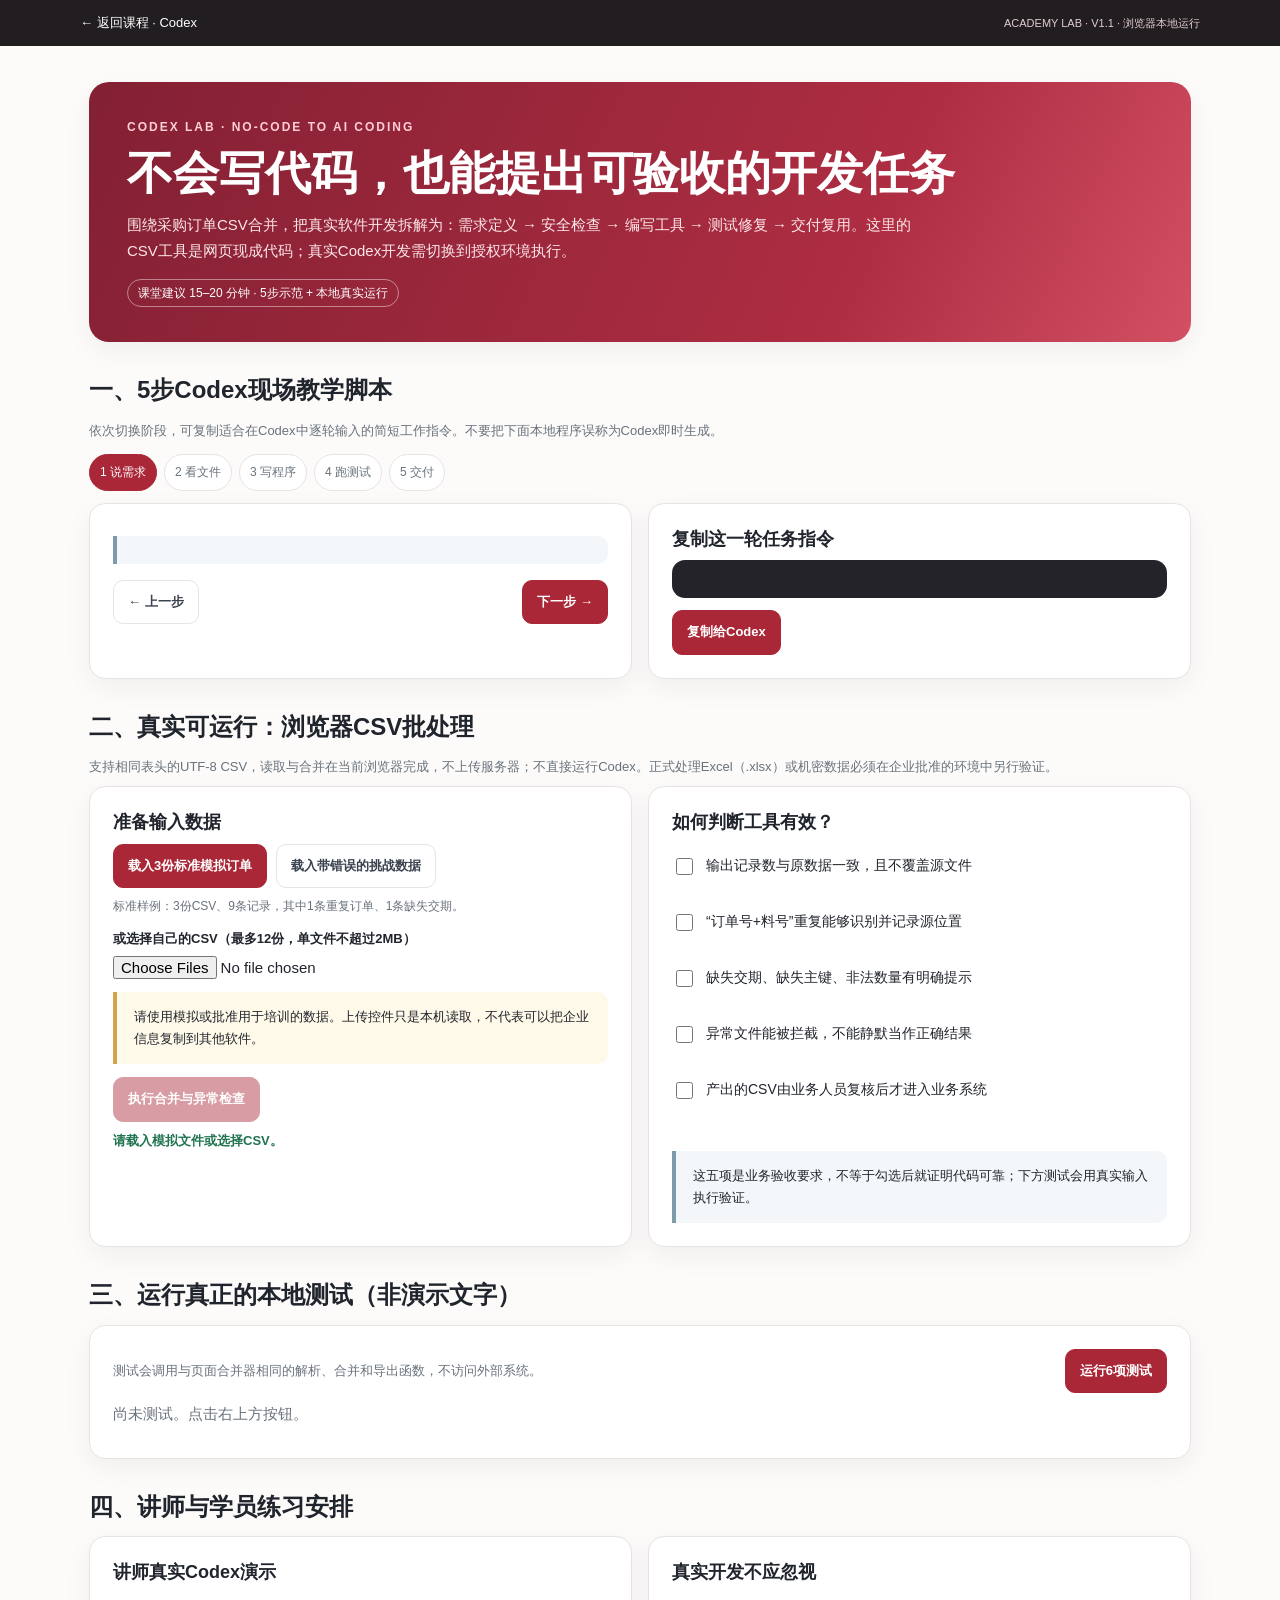
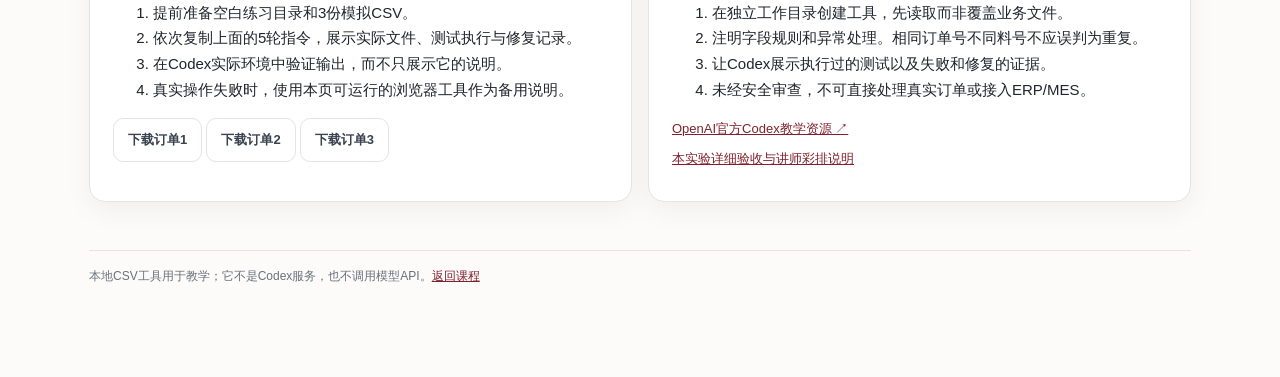
==== labs/codex.html @ ff45f92f "feat(codex): five-step development training and executable CSV QA lab" ====
<!doctype html>
<html lang="zh-CN">
<head><meta charset="utf-8"><meta name="viewport" content="width=device-width,initial-scale=1"><meta name="description" content="Codex制造业AI Coding实操：从需求说明到开发、测试与交付。"><title>Codex AI Coding 实操 | 企业AI学院</title><link rel="stylesheet" href="lab.css"><script src="codex.js" defer></script></head>
<body>
<header class="top"><a href="../index.html#codex">← 返回课程 · Codex</a><span class="version">ACADEMY LAB · V1.1 · 浏览器本地运行</span></header>
<main class="wrap">
<section class="hero"><div class="eyebrow">CODEX LAB · NO-CODE TO AI CODING</div><h1>不会写代码，也能提出可验收的开发任务</h1><p>围绕采购订单CSV合并，把真实软件开发拆解为：需求定义 → 安全检查 → 编写工具 → 测试修复 → 交付复用。这里的CSV工具是网页现成代码；真实Codex开发需切换到授权环境执行。</p><span class="label">课堂建议 15–20 分钟 · 5步示范 + 本地真实运行</span></section>
<section>
<h2>一、5步Codex现场教学脚本</h2>
<p class="small muted">依次切换阶段，可复制适合在Codex中逐轮输入的简短工作指令。不要把下面本地程序误称为Codex即时生成。</p>
<div id="codexStages" class="steps" role="group" aria-label="开发阶段选择">
<button class="step active" data-stage="0">1 说需求</button>
<button class="step" data-stage="1">2 看文件</button>
<button class="step" data-stage="2">3 写程序</button>
<button class="step" data-stage="3">4 跑测试</button>
<button class="step" data-stage="4">5 交付</button>
</div>
<div class="grid">
<div class="card"><h3 id="stageTitle"></h3><p id="stageDescription"></p><div class="info" id="stageTeacher"></div><div class="row between" style="margin-top:16px"><button id="stagePrev" class="btn">← 上一步</button><button id="stageNext" class="btn primary">下一步 →</button></div></div>
<div class="card"><h3>复制这一轮任务指令</h3><div class="code" id="stagePrompt"></div><div class="row" style="margin-top:12px"><button id="stageCopy" class="btn primary">复制给Codex</button><span class="status" id="copyStatus" aria-live="polite"></span></div></div>
</div>
</section>
<section>
<h2>二、真实可运行：浏览器CSV批处理</h2>
<p class="muted small">支持相同表头的UTF-8 CSV，读取与合并在当前浏览器完成，不上传服务器；不直接运行Codex。正式处理Excel（.xlsx）或机密数据必须在企业批准的环境中另行验证。</p>
<div class="grid">
<div class="card">
<h3>准备输入数据</h3>
<div class="row">
<button class="btn primary" id="loadSample">载入3份标准模拟订单</button>
<button class="btn" id="loadChallenge">载入带错误的挑战数据</button>
</div>
<p class="micro">标准样例：3份CSV、9条记录，其中1条重复订单、1条缺失交期。</p>
<div class="formrow"><label for="fileInput">或选择自己的CSV（最多12份，单文件不超过2MB）</label><input type="file" id="fileInput" accept=".csv,text/csv" multiple></div>
<div class="info warn">请使用模拟或批准用于培训的数据。上传控件只是本机读取，不代表可以把企业信息复制到其他软件。</div>
<div class="row" style="margin-top:13px"><button class="btn primary" id="runMerge" disabled>执行合并与异常检查</button></div>
<p id="sourceStatus" class="status" aria-live="polite">请载入模拟文件或选择CSV。</p>
</div>
<div class="card">
<h3>如何判断工具有效？</h3>
<div class="stack small">
<label class="check"><input type="checkbox" data-criteria="0">输出记录数与原数据一致，且不覆盖源文件</label>
<label class="check"><input type="checkbox" data-criteria="1">“订单号+料号”重复能够识别并记录源位置</label>
<label class="check"><input type="checkbox" data-criteria="2">缺失交期、缺失主键、非法数量有明确提示</label>
<label class="check"><input type="checkbox" data-criteria="3">异常文件能被拦截，不能静默当作正确结果</label>
<label class="check"><input type="checkbox" data-criteria="4">产出的CSV由业务人员复核后才进入业务系统</label>
</div><p id="criteriaStatus" class="status" aria-live="polite"></p>
<div class="info">这五项是业务验收要求，不等于勾选后就证明代码可靠；下方测试会用真实输入执行验证。</div>
</div>
</div>
<div id="mergeResults" aria-live="polite" style="margin-top:16px"></div>
</section>
<section>
<h2>三、运行真正的本地测试（非演示文字）</h2>
<div class="card">
<div class="row between"><p class="small muted">测试会调用与页面合并器相同的解析、合并和导出函数，不访问外部系统。</p><button class="btn primary" id="runTests">运行6项测试</button></div>
<div id="testResults" class="stack" aria-live="polite"><p class="muted">尚未测试。点击右上方按钮。</p></div>
</div>
</section>
<section>
<h2>四、讲师与学员练习安排</h2>
<div class="grid">
<div class="card"><h3>讲师真实Codex演示</h3><ol><li>提前准备空白练习目录和3份模拟CSV。</li><li>依次复制上面的5轮指令，展示实际文件、测试执行与修复记录。</li><li>在Codex实际环境中验证输出，而不只展示它的说明。</li><li>真实操作失败时，使用本页可运行的浏览器工具作为备用说明。</li></ol><a class="btn" href="../samples/采购订单_模拟_1.csv" download>下载订单1</a> <a class="btn" href="../samples/采购订单_模拟_2.csv" download>下载订单2</a> <a class="btn" href="../samples/采购订单_模拟_3.csv" download>下载订单3</a></div>
<div class="card"><h3>真实开发不应忽视</h3><ol><li>在独立工作目录创建工具，先读取而非覆盖业务文件。</li><li>注明字段规则和异常处理。相同订单号不同料号不应误判为重复。</li><li>让Codex展示执行过的测试以及失败和修复的证据。</li><li>未经安全审查，不可直接处理真实订单或接入ERP/MES。</li></ol><p class="small"><a href="https://developers.openai.com/learn/codex" target="_blank" rel="noopener">OpenAI官方Codex教学资源 ↗</a></p><p class="small"><a href="../tests/CODEX-LAB-ACCEPTANCE.md">本实验详细验收与讲师彩排说明</a></p></div>
</div>
</section>
<footer class="footer">本地CSV工具用于教学；它不是Codex服务，也不调用模型API。<a href="../index.html#codex">返回课程</a></footer>
</main></body></html>
---- labs/lab.css ----
:root{--red:#aa2737;--dark:#81202e;--ink:#20242c;--text:#39424f;--muted:#69727c;--paper:#fcfbf9;--white:#fff;--line:#e8e2e4;--wash:#fcf0f2;--green:#207450;--shadow:0 9px 28px #2917190d}*{box-sizing:border-box}html{scroll-behavior:smooth}body{margin:0;font:15px/1.72 -apple-system,BlinkMacSystemFont,"Segoe UI","PingFang SC","Microsoft YaHei",sans-serif;background:var(--paper);color:var(--ink)}button,input,textarea,select{font:inherit}button{cursor:pointer}a{color:var(--dark)}:focus-visible{outline:3px solid #e7aeb5;outline-offset:3px}.top{background:#211d20;color:#fff;padding:12px max(22px,calc((100vw - 1120px)/2));display:flex;justify-content:space-between;gap:16px;align-items:center}.top a{color:#fff;text-decoration:none;font-size:13px}.top .version{font-size:11px;color:#e2ccd1}.wrap{max-width:1150px;margin:0 auto;padding:36px 24px 90px}.hero{background:linear-gradient(115deg,#832033,#ae2d42 70%,#d35063);color:#fff;padding:35px 38px;border-radius:20px;box-shadow:var(--shadow)}.hero .eyebrow{font-size:12px;color:#ffced6;letter-spacing:2px;font-weight:800}.hero h1{margin:8px 0 12px;font-size:clamp(29px,4.5vw,46px);line-height:1.18}.hero p{max-width:800px;color:#fce6e9;margin:0}.hero .label{display:inline-block;border:1px solid #ffffff70;padding:3px 10px;margin-top:15px;border-radius:99px;font-size:12px}.muted{color:var(--muted)}.micro{font-size:12px;color:var(--muted)}h2{font-size:24px;margin:32px 0 13px;line-height:1.35}h3{font-size:18px;line-height:1.35;margin:0 0 9px}p{margin:8px 0}.grid{display:grid;grid-template-columns:repeat(2,minmax(0,1fr));gap:16px}.grid.three{grid-template-columns:repeat(3,minmax(0,1fr))}.card{background:#fff;border:1px solid var(--line);border-radius:16px;padding:23px;box-shadow:var(--shadow)}.card.tint{background:#fff9f9}.stack{display:grid;gap:13px}.row{display:flex;gap:9px;align-items:center;flex-wrap:wrap}.between{justify-content:space-between}.btn{display:inline-flex;gap:8px;align-items:center;justify-content:center;text-align:center;border:1px solid var(--line);border-radius:10px;padding:10px 14px;min-height:40px;background:#fff;color:var(--text);font-weight:700;font-size:13px;text-decoration:none}.btn:hover{background:#faf0f2}.btn.primary{background:var(--red);border-color:var(--red);color:#fff}.btn.primary:hover{background:var(--dark)}.btn:disabled{opacity:.45;cursor:not-allowed}.pill{border-radius:99px;padding:4px 9px;background:var(--wash);color:var(--dark);font-weight:700;font-size:12px}.pill.green{background:#eaf6ef;color:var(--green)}.info{padding:14px 17px;background:#f4f7fa;border-left:4px solid #7d9baa;border-radius:0 10px 10px 0;font-size:13px}.info.warn{background:#fff9e9;border-color:#d4a34e}.info.good{background:#ecf7ef;border-color:#4a9872}.code{white-space:pre-wrap;overflow-wrap:anywhere;background:#25232a;color:#f6f2f4;border-radius:13px;padding:19px;font:13px/1.8 ui-monospace,SFMono-Regular,Consolas,monospace}.output{white-space:pre-wrap;overflow-wrap:anywhere;border:1px dashed #d9c0c6;background:#fff7f8;padding:17px;border-radius:11px;font-size:13px}.steps{display:flex;gap:7px;flex-wrap:wrap;margin:12px 0}.step{border:1px solid var(--line);border-radius:99px;background:#fff;color:var(--muted);font-size:12px;padding:7px 10px}.step.active{background:var(--red);border-color:var(--red);color:#fff}.check{display:flex;gap:10px;align-items:start;margin:9px 0;font-size:14px}.check input{accent-color:var(--red);width:17px;height:17px;flex:none;margin-top:5px}textarea{display:block;width:100%;min-height:140px;border:1px solid #cfc5c8;border-radius:10px;padding:12px;resize:vertical;background:#fff;color:var(--ink)}select{padding:8px;border:1px solid #cfc5c8;border-radius:8px;max-width:100%}.formrow{display:grid;gap:5px;margin:11px 0}.formrow>label{font-size:13px;font-weight:700}.small{font-size:13px}.status{min-height:24px;font-size:13px;color:var(--green);font-weight:700}.table-wrap{overflow:auto;border:1px solid var(--line);border-radius:10px}.tbl{width:100%;border-collapse:collapse;background:#fff;font-size:13px;min-width:500px}.tbl th,.tbl td{padding:9px 11px;text-align:left;border-bottom:1px solid var(--line);vertical-align:top}.tbl th{background:#f6f1f2}.footer{margin-top:48px;border-top:1px solid var(--line);padding-top:15px;color:var(--muted);font-size:12px}.choice{width:100%;text-align:left;display:flex;justify-content:space-between;gap:10px}.choice[aria-pressed=true]{background:var(--wash);border-color:#d39ba5;color:var(--dark)}.meter{height:9px;background:#eee7e9;border-radius:99px;overflow:hidden}.meter>div{height:100%;background:var(--red);transition:width .2s}.muted-panel{border:1px dashed #d3c7c9;border-radius:12px;padding:17px;background:#fff}.hide{display:none!important}details{margin:12px 0}summary{cursor:pointer;font-weight:700}a.out{word-break:break-word}@media(max-width:800px){.grid,.grid.three{grid-template-columns:1fr}.wrap{padding:20px 15px 60px}.hero{padding:27px 22px}.top{padding:12px 16px}h2{font-size:21px}.card{padding:17px}.hero h1{font-size:29px}}@media print{.top,.btn,.steps,.status{display:none!important}.hero{background:#fff;color:#111;border:1px solid #aaa}.hero p,.hero .eyebrow{color:#222}.wrap{padding:0}.card{box-shadow:none;break-inside:avoid}.hide{display:block!important}}
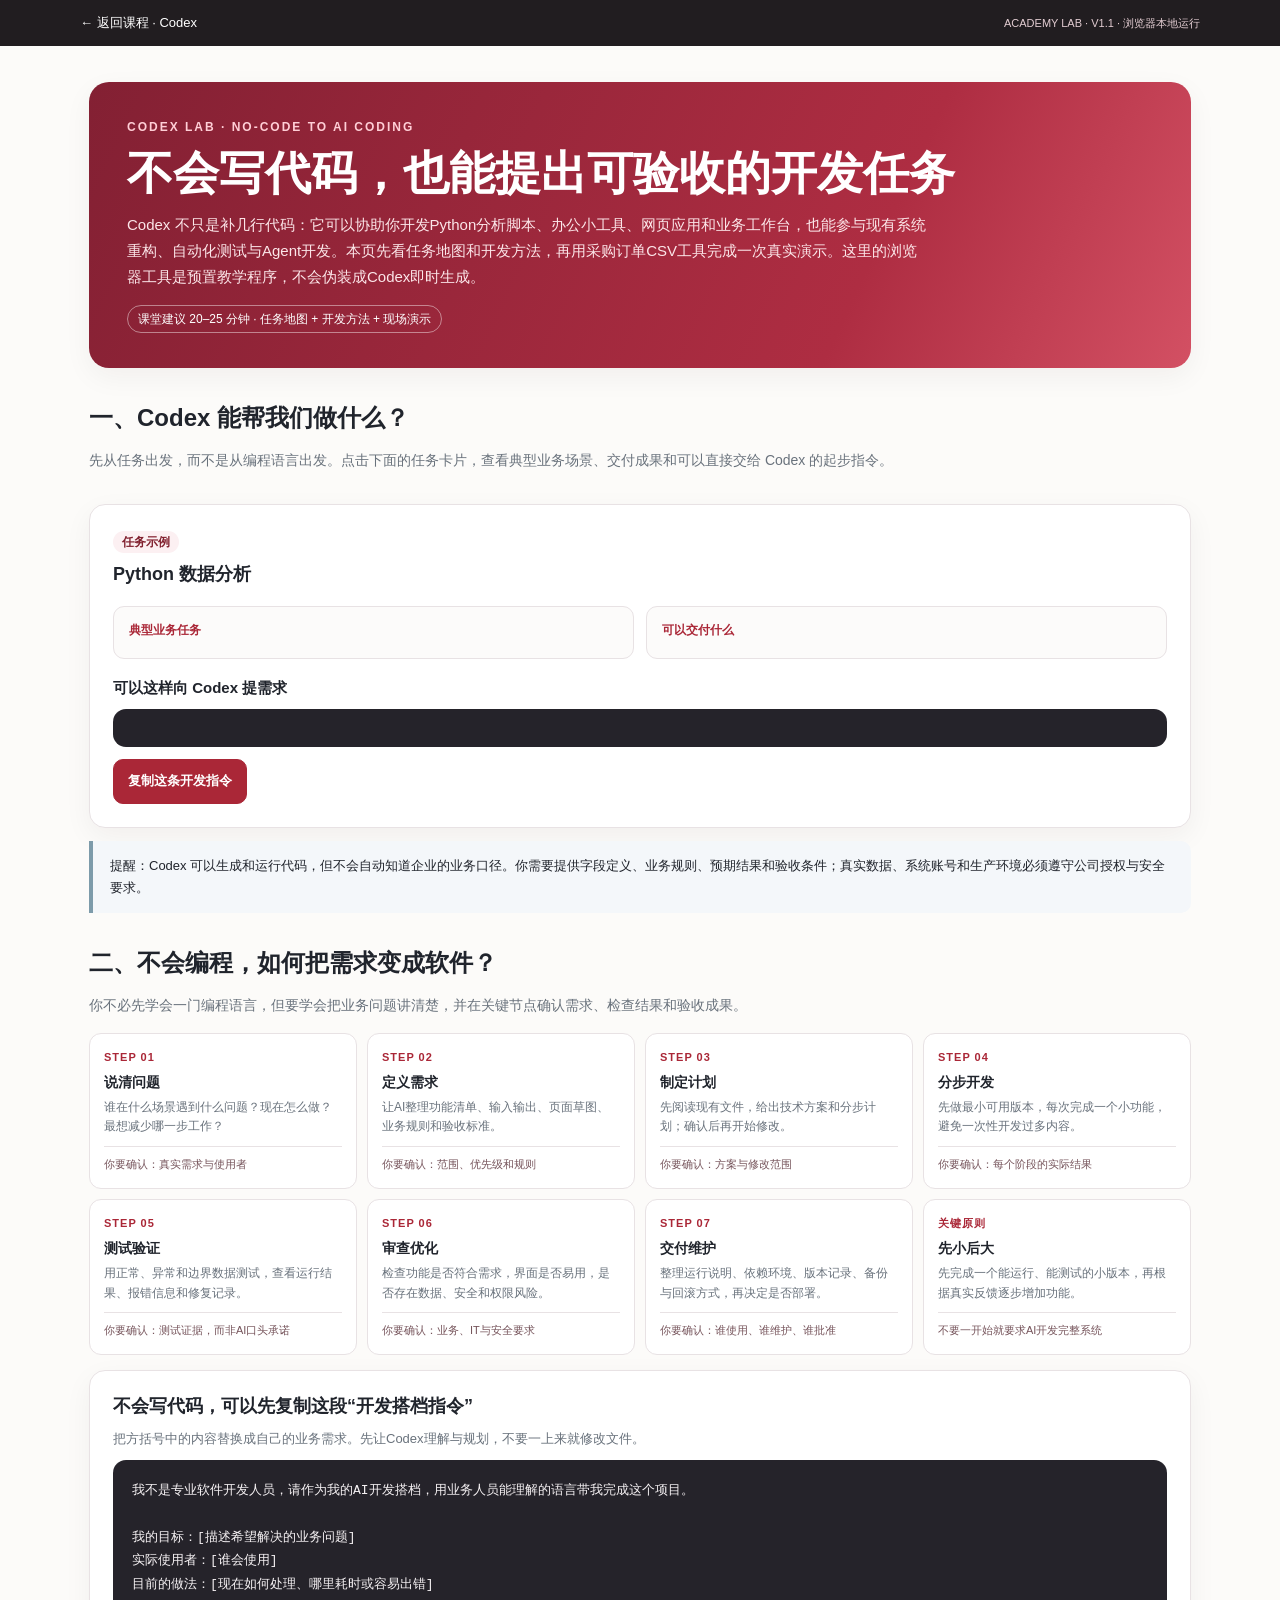
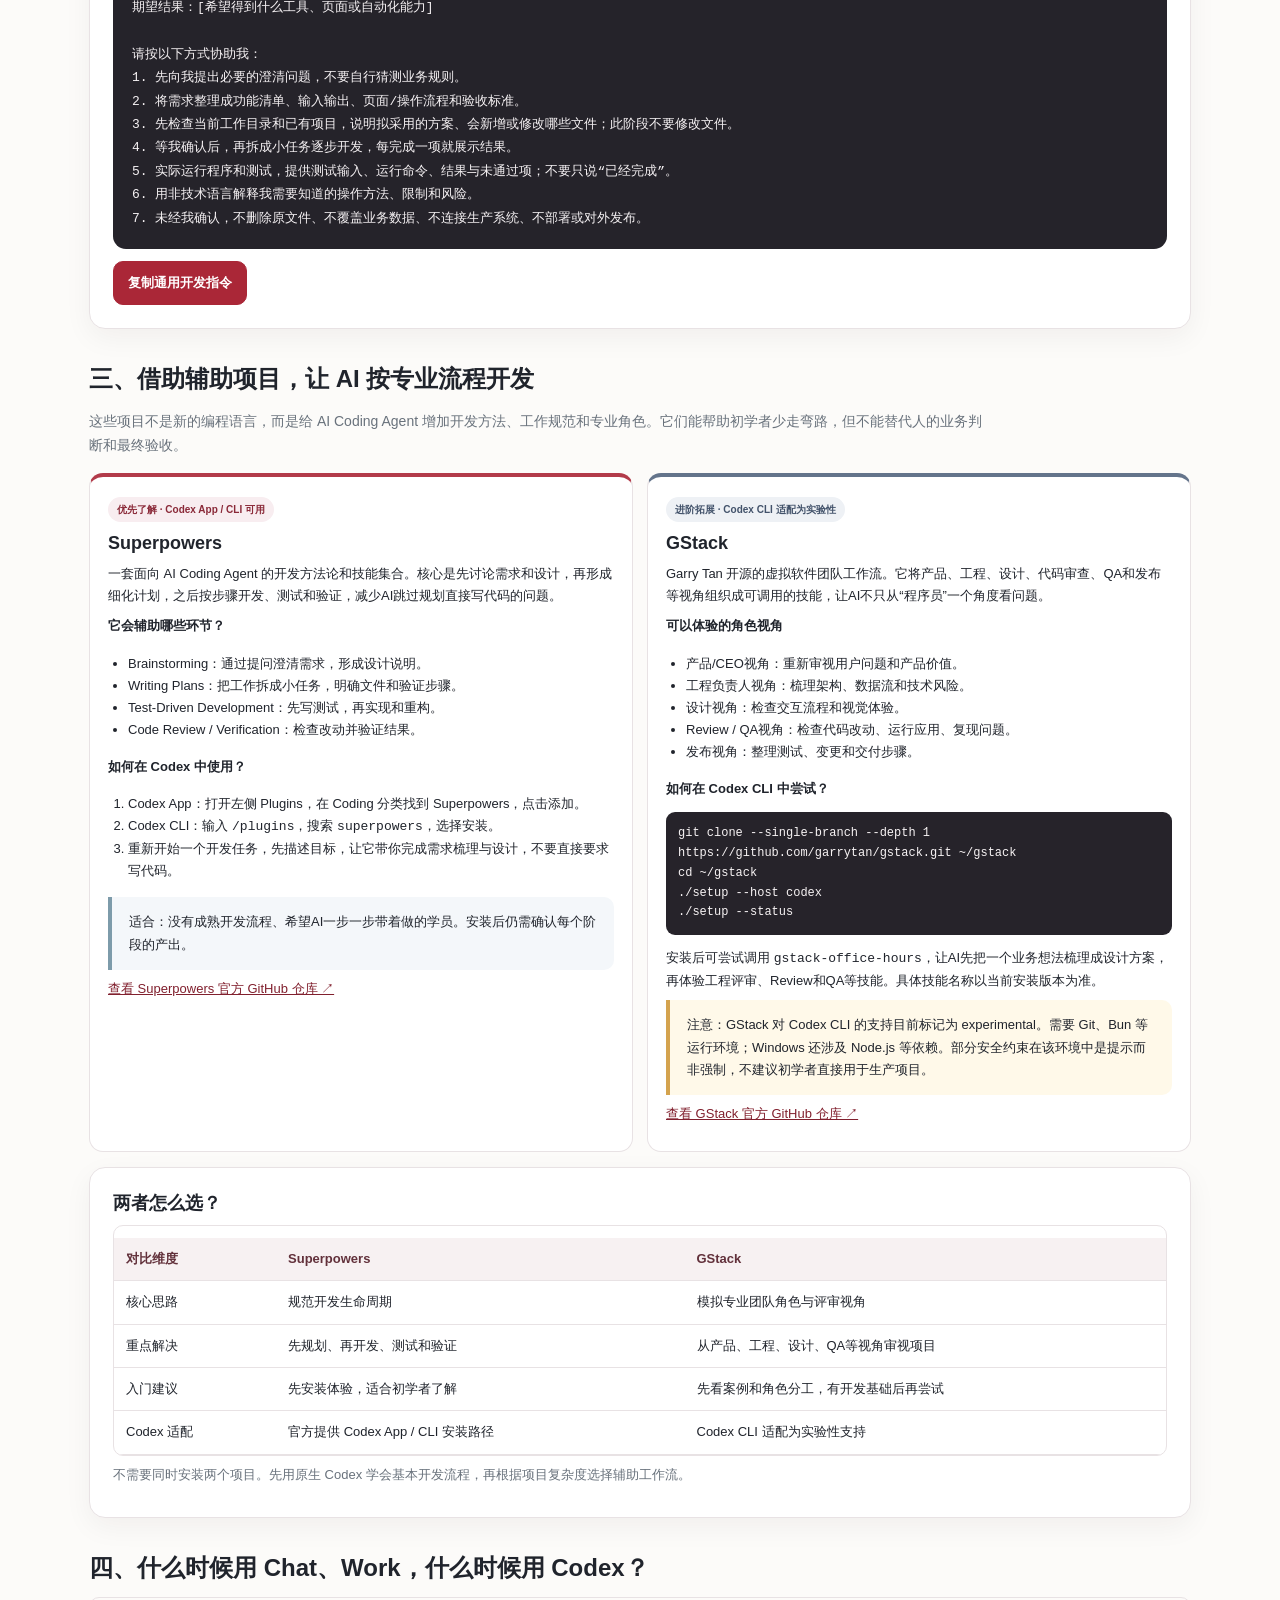
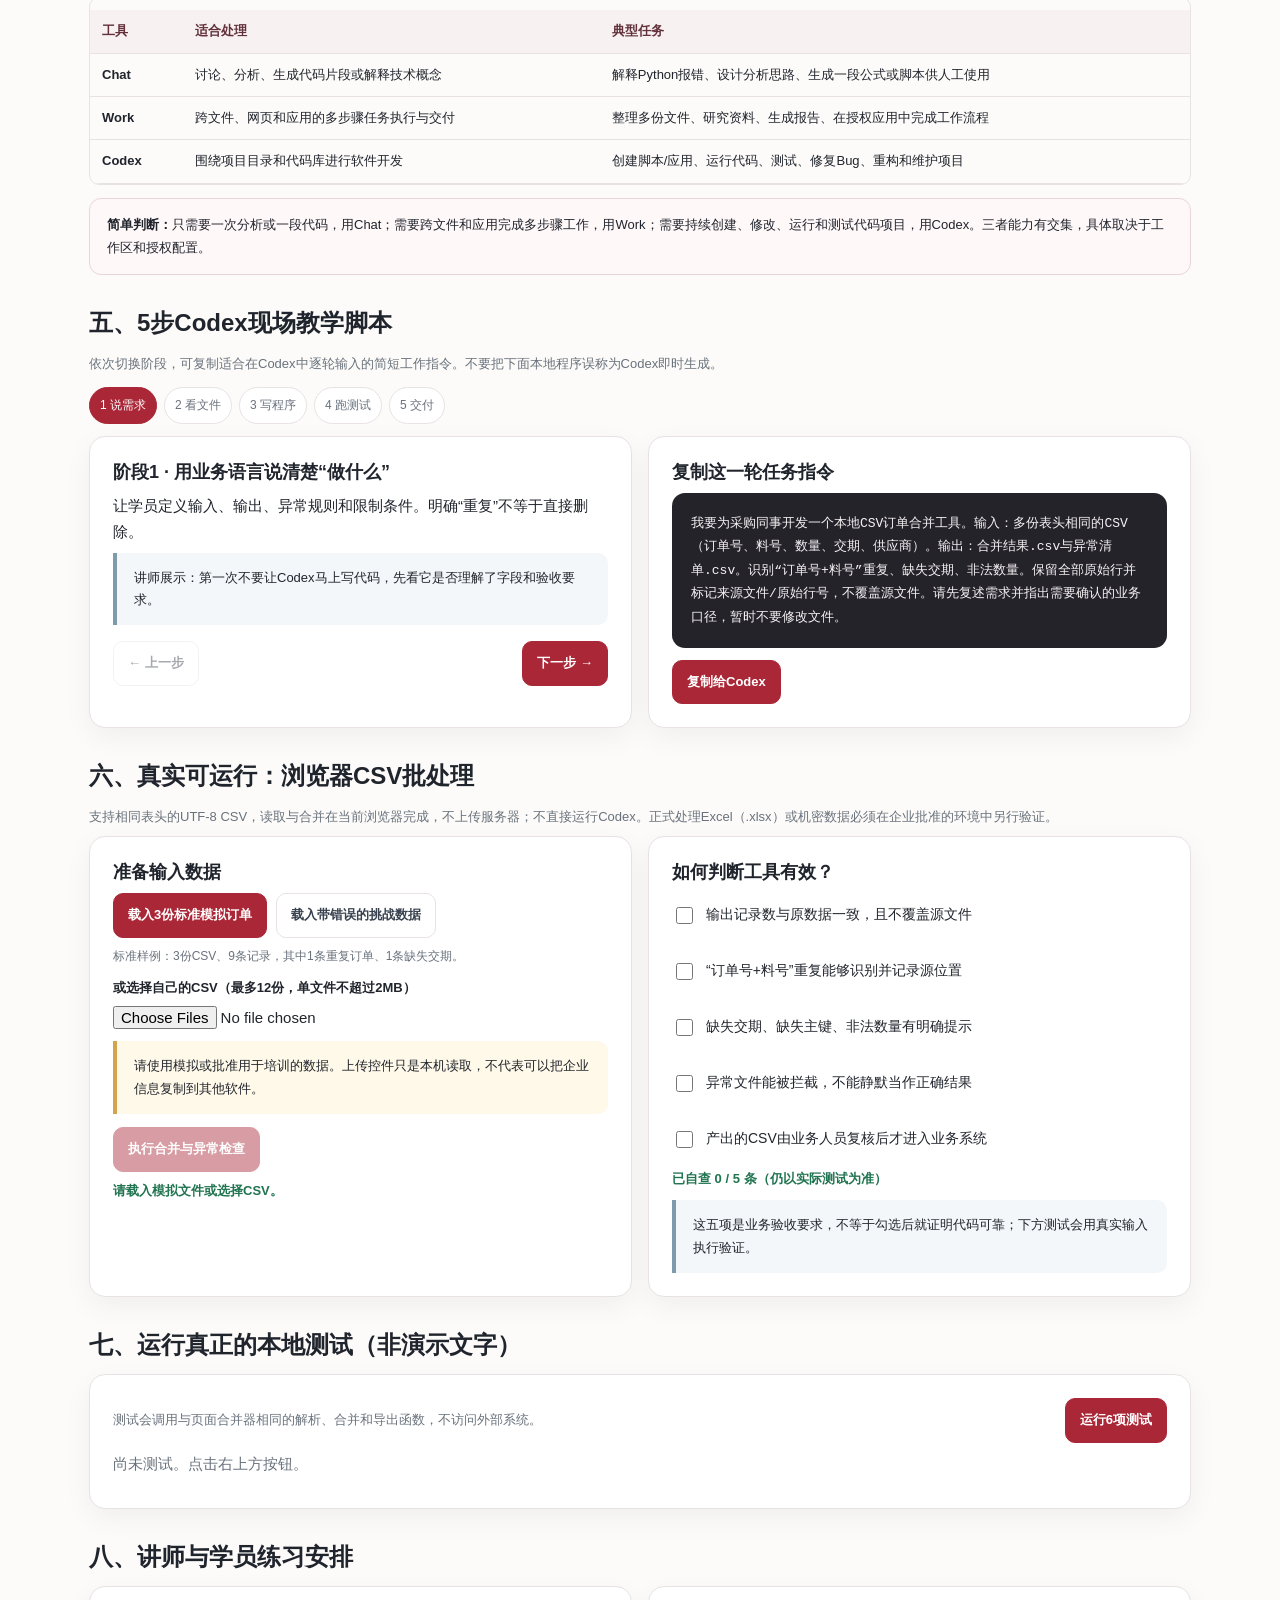
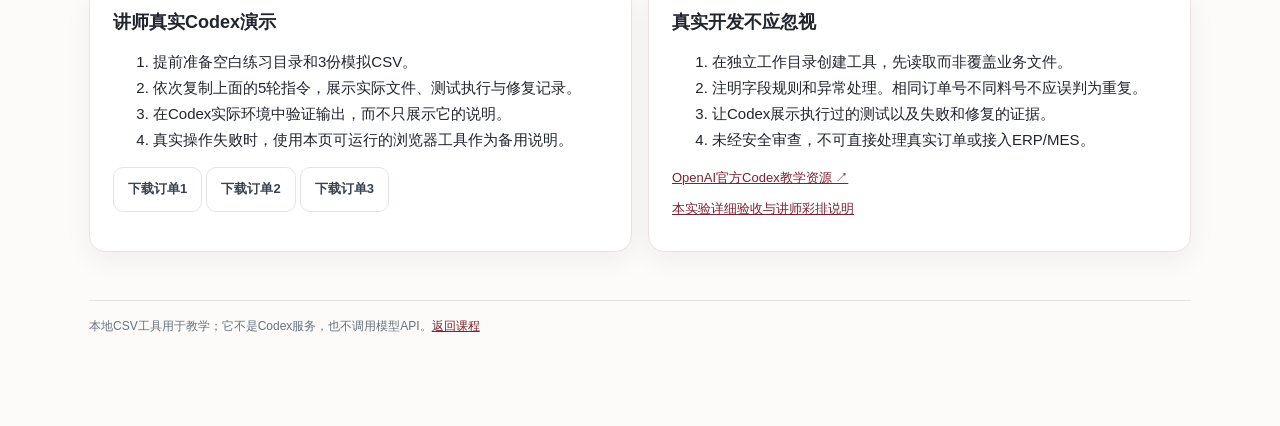
==== commit 7318b83e: "扩展 Codex AI Coding 教学页面" ====
--- a/labs/codex.html
+++ b/labs/codex.html
@@ -1,12 +1,178 @@
 <!doctype html>
 <html lang="zh-CN">
-<head><meta charset="utf-8"><meta name="viewport" content="width=device-width,initial-scale=1"><meta name="description" content="Codex制造业AI Coding实操：从需求说明到开发、测试与交付。"><title>Codex AI Coding 实操 | 企业AI学院</title><link rel="stylesheet" href="lab.css"><script src="codex.js" defer></script></head>
+<head><meta charset="utf-8"><meta name="viewport" content="width=device-width,initial-scale=1"><meta name="description" content="Codex制造业AI Coding实操：从需求说明到开发、测试与交付。"><title>Codex AI Coding 实操 | 企业AI学院</title><link rel="stylesheet" href="lab.css"><script src="codex.js" defer></script>
+<style>
+.codex-section{margin-top:34px}
+.codex-lead{max-width:900px;color:var(--muted);font-size:14px;margin:0 0 16px}
+.codex-task-grid{display:grid;grid-template-columns:repeat(4,minmax(0,1fr));gap:11px;margin:16px 0}
+.codex-task-card{min-width:0;min-height:145px;text-align:left;border:1px solid var(--line);border-radius:13px;background:linear-gradient(145deg,#fff 0%,#fff9fa 100%);padding:15px;color:var(--ink);display:flex;flex-direction:column;align-items:flex-start;gap:8px;transition:border-color .18s,transform .18s,box-shadow .18s}
+.codex-task-card:hover{border-color:#d9aab3;transform:translateY(-2px);box-shadow:0 8px 22px #4a1e2a10}
+.codex-task-card[aria-pressed="true"]{border:2px solid var(--red);background:#fff5f7;box-shadow:0 5px 18px #9c24321a;padding:14px}
+.codex-task-icon{width:34px;height:34px;border-radius:10px;background:#f8e9ec;color:var(--red);display:grid;place-items:center;font-size:17px;font-weight:800}
+.codex-task-title{font-weight:800;font-size:14px;line-height:1.35}
+.codex-task-desc{font-size:12px;color:var(--muted);line-height:1.55}
+.codex-task-kicker{font-size:10px;color:var(--red);font-weight:800;letter-spacing:.7px}
+.codex-task-detail{margin-top:12px}
+.codex-detail-grid{display:grid;grid-template-columns:repeat(2,minmax(0,1fr));gap:12px;margin:15px 0}
+.codex-detail-box{border:1px solid var(--line);border-radius:11px;background:#fcfbfa;padding:13px 15px;min-width:0}
+.codex-detail-box strong{display:block;font-size:12px;color:var(--red);margin-bottom:5px}
+.codex-detail-box p{font-size:13px;margin:0;line-height:1.7}
+.codex-copy-row{display:flex;align-items:center;gap:10px;flex-wrap:wrap;margin-top:12px}
+.codex-method-grid{display:grid;grid-template-columns:repeat(4,minmax(0,1fr));gap:10px;margin:15px 0}
+.codex-method-step{border:1px solid var(--line);border-radius:12px;background:#fff;padding:14px;min-width:0}
+.codex-method-step .num{font-size:11px;font-weight:800;color:var(--red);letter-spacing:1px}
+.codex-method-step h3{font-size:14px;margin:6px 0}
+.codex-method-step p{font-size:12px;color:var(--muted);margin:0;line-height:1.65}
+.codex-method-step .human{border-top:1px solid var(--line);padding-top:8px;margin-top:9px;font-size:11px;color:#76545b}
+.codex-framework-grid{display:grid;grid-template-columns:repeat(2,minmax(0,1fr));gap:14px;margin:15px 0}
+.codex-framework{border:1px solid var(--line);border-radius:14px;background:#fff;padding:18px;min-width:0}
+.codex-framework.superpowers{border-top:4px solid #b23b4a}
+.codex-framework.gstack{border-top:4px solid #64748b}
+.codex-framework h3{margin:0 0 5px;font-size:18px}
+.codex-framework p,.codex-framework li{font-size:13px;line-height:1.7}
+.codex-framework ul,.codex-framework ol{padding-left:20px}
+.codex-framework .tag{display:inline-block;border-radius:99px;padding:4px 9px;background:#f8edf0;color:#8a2938;font-size:10px;font-weight:800;margin-bottom:9px}
+.codex-framework .tag.advanced{background:#eef1f5;color:#42526a}
+.codex-framework pre{white-space:pre-wrap;overflow-wrap:anywhere;background:#26232a;color:#f7f3f4;border-radius:9px;padding:12px;font:12px/1.65 ui-monospace,SFMono-Regular,Consolas,monospace}
+.codex-compare{width:100%;border-collapse:collapse;font-size:13px;margin-top:12px}
+.codex-compare th,.codex-compare td{padding:10px 12px;border-bottom:1px solid var(--line);text-align:left;vertical-align:top}
+.codex-compare th{background:#f7f1f2;color:#62313b}
+.codex-callout{border:1px solid #ead5d9;background:#fff8f9;border-radius:12px;padding:15px 17px;font-size:13px;line-height:1.75}
+.codex-prompt{margin-top:10px}
+@media(max-width:1000px){.codex-task-grid{grid-template-columns:repeat(2,minmax(0,1fr))}.codex-method-grid{grid-template-columns:repeat(2,minmax(0,1fr))}}
+@media(max-width:650px){.codex-task-grid,.codex-method-grid,.codex-framework-grid,.codex-detail-grid{grid-template-columns:1fr}.codex-task-card{min-height:0}.codex-compare{font-size:12px}.codex-compare th,.codex-compare td{padding:8px}}
+</style>
+</head>
 <body>
 <header class="top"><a href="../index.html#codex">← 返回课程 · Codex</a><span class="version">ACADEMY LAB · V1.1 · 浏览器本地运行</span></header>
 <main class="wrap">
-<section class="hero"><div class="eyebrow">CODEX LAB · NO-CODE TO AI CODING</div><h1>不会写代码，也能提出可验收的开发任务</h1><p>围绕采购订单CSV合并，把真实软件开发拆解为：需求定义 → 安全检查 → 编写工具 → 测试修复 → 交付复用。这里的CSV工具是网页现成代码；真实Codex开发需切换到授权环境执行。</p><span class="label">课堂建议 15–20 分钟 · 5步示范 + 本地真实运行</span></section>
-<section>
-<h2>一、5步Codex现场教学脚本</h2>
+<section class="hero"><div class="eyebrow">CODEX LAB · NO-CODE TO AI CODING</div><h1>不会写代码，也能提出可验收的开发任务</h1><p>Codex 不只是补几行代码：它可以协助你开发Python分析脚本、办公小工具、网页应用和业务工作台，也能参与现有系统重构、自动化测试与Agent开发。本页先看任务地图和开发方法，再用采购订单CSV工具完成一次真实演示。这里的浏览器工具是预置教学程序，不会伪装成Codex即时生成。</p><span class="label">课堂建议 20–25 分钟 · 任务地图 + 开发方法 + 现场演示</span></section>
+
+<section class="codex-section">
+<h2>一、Codex 能帮我们做什么？</h2>
+<p class="codex-lead">先从任务出发，而不是从编程语言出发。点击下面的任务卡片，查看典型业务场景、交付成果和可以直接交给 Codex 的起步指令。</p>
+<div id="codexTaskGrid" class="codex-task-grid" role="group" aria-label="Codex应用任务类型"></div>
+<div class="card codex-task-detail">
+  <div class="row between"><div><span class="pill">任务示例</span><h3 id="codexTaskTitle" style="margin:8px 0 5px">Python 数据分析</h3><p id="codexTaskDescription" class="small muted" style="margin:0"></p></div></div>
+  <div class="codex-detail-grid">
+    <div class="codex-detail-box"><strong>典型业务任务</strong><p id="codexTaskExample"></p></div>
+    <div class="codex-detail-box"><strong>可以交付什么</strong><p id="codexTaskDeliverable"></p></div>
+  </div>
+  <h4 style="margin:16px 0 8px">可以这样向 Codex 提需求</h4>
+  <div class="code" id="codexTaskPrompt"></div>
+  <div class="codex-copy-row"><button class="btn primary" id="copyCodexTaskPrompt">复制这条开发指令</button><span class="status" id="codexTaskCopyStatus" aria-live="polite"></span></div>
+</div>
+<div class="info" style="margin-top:13px">提醒：Codex 可以生成和运行代码，但不会自动知道企业的业务口径。你需要提供字段定义、业务规则、预期结果和验收条件；真实数据、系统账号和生产环境必须遵守公司授权与安全要求。</div>
+</section>
+<section class="codex-section">
+<h2>二、不会编程，如何把需求变成软件？</h2>
+<p class="codex-lead">你不必先学会一门编程语言，但要学会把业务问题讲清楚，并在关键节点确认需求、检查结果和验收成果。</p>
+<div class="codex-method-grid">
+  <article class="codex-method-step"><div class="num">STEP 01</div><h3>说清问题</h3><p>谁在什么场景遇到什么问题？现在怎么做？最想减少哪一步工作？</p><div class="human">你要确认：真实需求与使用者</div></article>
+  <article class="codex-method-step"><div class="num">STEP 02</div><h3>定义需求</h3><p>让AI整理功能清单、输入输出、页面草图、业务规则和验收标准。</p><div class="human">你要确认：范围、优先级和规则</div></article>
+  <article class="codex-method-step"><div class="num">STEP 03</div><h3>制定计划</h3><p>先阅读现有文件，给出技术方案和分步计划；确认后再开始修改。</p><div class="human">你要确认：方案与修改范围</div></article>
+  <article class="codex-method-step"><div class="num">STEP 04</div><h3>分步开发</h3><p>先做最小可用版本，每次完成一个小功能，避免一次性开发过多内容。</p><div class="human">你要确认：每个阶段的实际结果</div></article>
+  <article class="codex-method-step"><div class="num">STEP 05</div><h3>测试验证</h3><p>用正常、异常和边界数据测试，查看运行结果、报错信息和修复记录。</p><div class="human">你要确认：测试证据，而非AI口头承诺</div></article>
+  <article class="codex-method-step"><div class="num">STEP 06</div><h3>审查优化</h3><p>检查功能是否符合需求，界面是否易用，是否存在数据、安全和权限风险。</p><div class="human">你要确认：业务、IT与安全要求</div></article>
+  <article class="codex-method-step"><div class="num">STEP 07</div><h3>交付维护</h3><p>整理运行说明、依赖环境、版本记录、备份与回滚方式，再决定是否部署。</p><div class="human">你要确认：谁使用、谁维护、谁批准</div></article>
+  <article class="codex-method-step"><div class="num">关键原则</div><h3>先小后大</h3><p>先完成一个能运行、能测试的小版本，再根据真实反馈逐步增加功能。</p><div class="human">不要一开始就要求AI开发完整系统</div></article>
+</div>
+<div class="card">
+  <h3>不会写代码，可以先复制这段“开发搭档指令”</h3>
+  <p class="small muted">把方括号中的内容替换成自己的业务需求。先让Codex理解与规划，不要一上来就修改文件。</p>
+  <div class="code codex-prompt" id="codexBeginnerPrompt">我不是专业软件开发人员，请作为我的AI开发搭档，用业务人员能理解的语言带我完成这个项目。
+
+我的目标：[描述希望解决的业务问题]
+实际使用者：[谁会使用]
+目前的做法：[现在如何处理、哪里耗时或容易出错]
+期望结果：[希望得到什么工具、页面或自动化能力]
+
+请按以下方式协助我：
+1. 先向我提出必要的澄清问题，不要自行猜测业务规则。
+2. 将需求整理成功能清单、输入输出、页面/操作流程和验收标准。
+3. 先检查当前工作目录和已有项目，说明拟采用的方案、会新增或修改哪些文件；此阶段不要修改文件。
+4. 等我确认后，再拆成小任务逐步开发，每完成一项就展示结果。
+5. 实际运行程序和测试，提供测试输入、运行命令、结果与未通过项；不要只说“已经完成”。
+6. 用非技术语言解释我需要知道的操作方法、限制和风险。
+7. 未经我确认，不删除原文件、不覆盖业务数据、不连接生产系统、不部署或对外发布。</div>
+  <div class="codex-copy-row"><button class="btn primary" id="copyCodexBeginnerPrompt">复制通用开发指令</button><span id="codexBeginnerCopyStatus" class="status" aria-live="polite"></span></div>
+</div>
+</section>
+<section class="codex-section">
+<h2>三、借助辅助项目，让 AI 按专业流程开发</h2>
+<p class="codex-lead">这些项目不是新的编程语言，而是给 AI Coding Agent 增加开发方法、工作规范和专业角色。它们能帮助初学者少走弯路，但不能替代人的业务判断和最终验收。</p>
+<div class="codex-framework-grid">
+  <article class="codex-framework superpowers">
+    <span class="tag">优先了解 · Codex App / CLI 可用</span>
+    <h3>Superpowers</h3>
+    <p>一套面向 AI Coding Agent 的开发方法论和技能集合。核心是先讨论需求和设计，再形成细化计划，之后按步骤开发、测试和验证，减少AI跳过规划直接写代码的问题。</p>
+    <p><strong>它会辅助哪些环节？</strong></p>
+    <ul>
+      <li>Brainstorming：通过提问澄清需求，形成设计说明。</li>
+      <li>Writing Plans：把工作拆成小任务，明确文件和验证步骤。</li>
+      <li>Test-Driven Development：先写测试，再实现和重构。</li>
+      <li>Code Review / Verification：检查改动并验证结果。</li>
+    </ul>
+    <p><strong>如何在 Codex 中使用？</strong></p>
+    <ol>
+      <li>Codex App：打开左侧 Plugins，在 Coding 分类找到 Superpowers，点击添加。</li>
+      <li>Codex CLI：输入 <code>/plugins</code>，搜索 <code>superpowers</code>，选择安装。</li>
+      <li>重新开始一个开发任务，先描述目标，让它带你完成需求梳理与设计，不要直接要求写代码。</li>
+    </ol>
+    <div class="info">适合：没有成熟开发流程、希望AI一步一步带着做的学员。安装后仍需确认每个阶段的产出。</div>
+    <p><a href="https://github.com/obra/superpowers" target="_blank" rel="noopener">查看 Superpowers 官方 GitHub 仓库 ↗</a></p>
+  </article>
+  <article class="codex-framework gstack">
+    <span class="tag advanced">进阶拓展 · Codex CLI 适配为实验性</span>
+    <h3>GStack</h3>
+    <p>Garry Tan 开源的虚拟软件团队工作流。它将产品、工程、设计、代码审查、QA和发布等视角组织成可调用的技能，让AI不只从“程序员”一个角度看问题。</p>
+    <p><strong>可以体验的角色视角</strong></p>
+    <ul>
+      <li>产品/CEO视角：重新审视用户问题和产品价值。</li>
+      <li>工程负责人视角：梳理架构、数据流和技术风险。</li>
+      <li>设计视角：检查交互流程和视觉体验。</li>
+      <li>Review / QA视角：检查代码改动、运行应用、复现问题。</li>
+      <li>发布视角：整理测试、变更和交付步骤。</li>
+    </ul>
+    <p><strong>如何在 Codex CLI 中尝试？</strong></p>
+    <pre>git clone --single-branch --depth 1 https://github.com/garrytan/gstack.git ~/gstack
+cd ~/gstack
+./setup --host codex
+./setup --status</pre>
+    <p>安装后可尝试调用 <code>gstack-office-hours</code>，让AI先把一个业务想法梳理成设计方案，再体验工程评审、Review和QA等技能。具体技能名称以当前安装版本为准。</p>
+    <div class="info warn">注意：GStack 对 Codex CLI 的支持目前标记为 experimental。需要 Git、Bun 等运行环境；Windows 还涉及 Node.js 等依赖。部分安全约束在该环境中是提示而非强制，不建议初学者直接用于生产项目。</div>
+    <p><a href="https://github.com/garrytan/gstack" target="_blank" rel="noopener">查看 GStack 官方 GitHub 仓库 ↗</a></p>
+  </article>
+</div>
+<div class="card">
+  <h3>两者怎么选？</h3>
+  <div class="table-wrap"><table class="codex-compare">
+    <thead><tr><th>对比维度</th><th>Superpowers</th><th>GStack</th></tr></thead>
+    <tbody>
+      <tr><td>核心思路</td><td>规范开发生命周期</td><td>模拟专业团队角色与评审视角</td></tr>
+      <tr><td>重点解决</td><td>先规划、再开发、测试和验证</td><td>从产品、工程、设计、QA等视角审视项目</td></tr>
+      <tr><td>入门建议</td><td>先安装体验，适合初学者了解</td><td>先看案例和角色分工，有开发基础后再尝试</td></tr>
+      <tr><td>Codex 适配</td><td>官方提供 Codex App / CLI 安装路径</td><td>Codex CLI 适配为实验性支持</td></tr>
+    </tbody>
+  </table></div>
+  <p class="small muted">不需要同时安装两个项目。先用原生 Codex 学会基本开发流程，再根据项目复杂度选择辅助工作流。</p>
+</div>
+</section>
+<section class="codex-section">
+<h2>四、什么时候用 Chat、Work，什么时候用 Codex？</h2>
+<div class="table-wrap"><table class="codex-compare">
+<thead><tr><th>工具</th><th>适合处理</th><th>典型任务</th></tr></thead>
+<tbody>
+<tr><td><strong>Chat</strong></td><td>讨论、分析、生成代码片段或解释技术概念</td><td>解释Python报错、设计分析思路、生成一段公式或脚本供人工使用</td></tr>
+<tr><td><strong>Work</strong></td><td>跨文件、网页和应用的多步骤任务执行与交付</td><td>整理多份文件、研究资料、生成报告、在授权应用中完成工作流程</td></tr>
+<tr><td><strong>Codex</strong></td><td>围绕项目目录和代码库进行软件开发</td><td>创建脚本/应用、运行代码、测试、修复Bug、重构和维护项目</td></tr>
+</tbody>
+</table></div>
+<div class="codex-callout" style="margin-top:13px"><strong>简单判断：</strong>只需要一次分析或一段代码，用Chat；需要跨文件和应用完成多步骤工作，用Work；需要持续创建、修改、运行和测试代码项目，用Codex。三者能力有交集，具体取决于工作区和授权配置。</div>
+</section>
+
+<section>
+<h2>五、5步Codex现场教学脚本</h2>
 <p class="small muted">依次切换阶段，可复制适合在Codex中逐轮输入的简短工作指令。不要把下面本地程序误称为Codex即时生成。</p>
 <div id="codexStages" class="steps" role="group" aria-label="开发阶段选择">
 <button class="step active" data-stage="0">1 说需求</button>
@@ -21,7 +187,7 @@
 </div>
 </section>
 <section>
-<h2>二、真实可运行：浏览器CSV批处理</h2>
+<h2>六、真实可运行：浏览器CSV批处理</h2>
 <p class="muted small">支持相同表头的UTF-8 CSV，读取与合并在当前浏览器完成，不上传服务器；不直接运行Codex。正式处理Excel（.xlsx）或机密数据必须在企业批准的环境中另行验证。</p>
 <div class="grid">
 <div class="card">
@@ -51,14 +217,14 @@
 <div id="mergeResults" aria-live="polite" style="margin-top:16px"></div>
 </section>
 <section>
-<h2>三、运行真正的本地测试（非演示文字）</h2>
+<h2>七、运行真正的本地测试（非演示文字）</h2>
 <div class="card">
 <div class="row between"><p class="small muted">测试会调用与页面合并器相同的解析、合并和导出函数，不访问外部系统。</p><button class="btn primary" id="runTests">运行6项测试</button></div>
 <div id="testResults" class="stack" aria-live="polite"><p class="muted">尚未测试。点击右上方按钮。</p></div>
 </div>
 </section>
 <section>
-<h2>四、讲师与学员练习安排</h2>
+<h2>八、讲师与学员练习安排</h2>
 <div class="grid">
 <div class="card"><h3>讲师真实Codex演示</h3><ol><li>提前准备空白练习目录和3份模拟CSV。</li><li>依次复制上面的5轮指令，展示实际文件、测试执行与修复记录。</li><li>在Codex实际环境中验证输出，而不只展示它的说明。</li><li>真实操作失败时，使用本页可运行的浏览器工具作为备用说明。</li></ol><a class="btn" href="../samples/采购订单_模拟_1.csv" download>下载订单1</a> <a class="btn" href="../samples/采购订单_模拟_2.csv" download>下载订单2</a> <a class="btn" href="../samples/采购订单_模拟_3.csv" download>下载订单3</a></div>
 <div class="card"><h3>真实开发不应忽视</h3><ol><li>在独立工作目录创建工具，先读取而非覆盖业务文件。</li><li>注明字段规则和异常处理。相同订单号不同料号不应误判为重复。</li><li>让Codex展示执行过的测试以及失败和修复的证据。</li><li>未经安全审查，不可直接处理真实订单或接入ERP/MES。</li></ol><p class="small"><a href="https://developers.openai.com/learn/codex" target="_blank" rel="noopener">OpenAI官方Codex教学资源 ↗</a></p><p class="small"><a href="../tests/CODEX-LAB-ACCEPTANCE.md">本实验详细验收与讲师彩排说明</a></p></div>
--- a/labs/lab.css
+++ b/labs/lab.css
@@ -1 +1,29 @@
-:root{--red:#aa2737;--dark:#81202e;--ink:#20242c;--text:#39424f;--muted:#69727c;--paper:#fcfbf9;--white:#fff;--line:#e8e2e4;--wash:#fcf0f2;--green:#207450;--shadow:0 9px 28px #2917190d}*{box-sizing:border-box}html{scroll-behavior:smooth}body{margin:0;font:15px/1.72 -apple-system,BlinkMacSystemFont,"Segoe UI","PingFang SC","Microsoft YaHei",sans-serif;background:var(--paper);color:var(--ink)}button,input,textarea,select{font:inherit}button{cursor:pointer}a{color:var(--dark)}:focus-visible{outline:3px solid #e7aeb5;outline-offset:3px}.top{background:#211d20;color:#fff;padding:12px max(22px,calc((100vw - 1120px)/2));display:flex;justify-content:space-between;gap:16px;align-items:center}.top a{color:#fff;text-decoration:none;font-size:13px}.top .version{font-size:11px;color:#e2ccd1}.wrap{max-width:1150px;margin:0 auto;padding:36px 24px 90px}.hero{background:linear-gradient(115deg,#832033,#ae2d42 70%,#d35063);color:#fff;padding:35px 38px;border-radius:20px;box-shadow:var(--shadow)}.hero .eyebrow{font-size:12px;color:#ffced6;letter-spacing:2px;font-weight:800}.hero h1{margin:8px 0 12px;font-size:clamp(29px,4.5vw,46px);line-height:1.18}.hero p{max-width:800px;color:#fce6e9;margin:0}.hero .label{display:inline-block;border:1px solid #ffffff70;padding:3px 10px;margin-top:15px;border-radius:99px;font-size:12px}.muted{color:var(--muted)}.micro{font-size:12px;color:var(--muted)}h2{font-size:24px;margin:32px 0 13px;line-height:1.35}h3{font-size:18px;line-height:1.35;margin:0 0 9px}p{margin:8px 0}.grid{display:grid;grid-template-columns:repeat(2,minmax(0,1fr));gap:16px}.grid.three{grid-template-columns:repeat(3,minmax(0,1fr))}.card{background:#fff;border:1px solid var(--line);border-radius:16px;padding:23px;box-shadow:var(--shadow)}.card.tint{background:#fff9f9}.stack{display:grid;gap:13px}.row{display:flex;gap:9px;align-items:center;flex-wrap:wrap}.between{justify-content:space-between}.btn{display:inline-flex;gap:8px;align-items:center;justify-content:center;text-align:center;border:1px solid var(--line);border-radius:10px;padding:10px 14px;min-height:40px;background:#fff;color:var(--text);font-weight:700;font-size:13px;text-decoration:none}.btn:hover{background:#faf0f2}.btn.primary{background:var(--red);border-color:var(--red);color:#fff}.btn.primary:hover{background:var(--dark)}.btn:disabled{opacity:.45;cursor:not-allowed}.pill{border-radius:99px;padding:4px 9px;background:var(--wash);color:var(--dark);font-weight:700;font-size:12px}.pill.green{background:#eaf6ef;color:var(--green)}.info{padding:14px 17px;background:#f4f7fa;border-left:4px solid #7d9baa;border-radius:0 10px 10px 0;font-size:13px}.info.warn{background:#fff9e9;border-color:#d4a34e}.info.good{background:#ecf7ef;border-color:#4a9872}.code{white-space:pre-wrap;overflow-wrap:anywhere;background:#25232a;color:#f6f2f4;border-radius:13px;padding:19px;font:13px/1.8 ui-monospace,SFMono-Regular,Consolas,monospace}.output{white-space:pre-wrap;overflow-wrap:anywhere;border:1px dashed #d9c0c6;background:#fff7f8;padding:17px;border-radius:11px;font-size:13px}.steps{display:flex;gap:7px;flex-wrap:wrap;margin:12px 0}.step{border:1px solid var(--line);border-radius:99px;background:#fff;color:var(--muted);font-size:12px;padding:7px 10px}.step.active{background:var(--red);border-color:var(--red);color:#fff}.check{display:flex;gap:10px;align-items:start;margin:9px 0;font-size:14px}.check input{accent-color:var(--red);width:17px;height:17px;flex:none;margin-top:5px}textarea{display:block;width:100%;min-height:140px;border:1px solid #cfc5c8;border-radius:10px;padding:12px;resize:vertical;background:#fff;color:var(--ink)}select{padding:8px;border:1px solid #cfc5c8;border-radius:8px;max-width:100%}.formrow{display:grid;gap:5px;margin:11px 0}.formrow>label{font-size:13px;font-weight:700}.small{font-size:13px}.status{min-height:24px;font-size:13px;color:var(--green);font-weight:700}.table-wrap{overflow:auto;border:1px solid var(--line);border-radius:10px}.tbl{width:100%;border-collapse:collapse;background:#fff;font-size:13px;min-width:500px}.tbl th,.tbl td{padding:9px 11px;text-align:left;border-bottom:1px solid var(--line);vertical-align:top}.tbl th{background:#f6f1f2}.footer{margin-top:48px;border-top:1px solid var(--line);padding-top:15px;color:var(--muted);font-size:12px}.choice{width:100%;text-align:left;display:flex;justify-content:space-between;gap:10px}.choice[aria-pressed=true]{background:var(--wash);border-color:#d39ba5;color:var(--dark)}.meter{height:9px;background:#eee7e9;border-radius:99px;overflow:hidden}.meter>div{height:100%;background:var(--red);transition:width .2s}.muted-panel{border:1px dashed #d3c7c9;border-radius:12px;padding:17px;background:#fff}.hide{display:none!important}details{margin:12px 0}summary{cursor:pointer;font-weight:700}a.out{word-break:break-word}@media(max-width:800px){.grid,.grid.three{grid-template-columns:1fr}.wrap{padding:20px 15px 60px}.hero{padding:27px 22px}.top{padding:12px 16px}h2{font-size:21px}.card{padding:17px}.hero h1{font-size:29px}}@media print{.top,.btn,.steps,.status{display:none!important}.hero{background:#fff;color:#111;border:1px solid #aaa}.hero p,.hero .eyebrow{color:#222}.wrap{padding:0}.card{box-shadow:none;break-inside:avoid}.hide{display:block!important}}+:root{--red:#aa2737;--dark:#81202e;--ink:#20242c;--text:#39424f;--muted:#69727c;--paper:#fcfbf9;--white:#fff;--line:#e8e2e4;--wash:#fcf0f2;--green:#207450;--shadow:0 9px 28px #2917190d}*{box-sizing:border-box}html{scroll-behavior:smooth}body{margin:0;font:15px/1.72 -apple-system,BlinkMacSystemFont,"Segoe UI","PingFang SC","Microsoft YaHei",sans-serif;background:var(--paper);color:var(--ink)}button,input,textarea,select{font:inherit}button{cursor:pointer}a{color:var(--dark)}:focus-visible{outline:3px solid #e7aeb5;outline-offset:3px}.top{background:#211d20;color:#fff;padding:12px max(22px,calc((100vw - 1120px)/2));display:flex;justify-content:space-between;gap:16px;align-items:center}.top a{color:#fff;text-decoration:none;font-size:13px}.top .version{font-size:11px;color:#e2ccd1}.wrap{max-width:1150px;margin:0 auto;padding:36px 24px 90px}.hero{background:linear-gradient(115deg,#832033,#ae2d42 70%,#d35063);color:#fff;padding:35px 38px;border-radius:20px;box-shadow:var(--shadow)}.hero .eyebrow{font-size:12px;color:#ffced6;letter-spacing:2px;font-weight:800}.hero h1{margin:8px 0 12px;font-size:clamp(29px,4.5vw,46px);line-height:1.18}.hero p{max-width:800px;color:#fce6e9;margin:0}.hero .label{display:inline-block;border:1px solid #ffffff70;padding:3px 10px;margin-top:15px;border-radius:99px;font-size:12px}.muted{color:var(--muted)}.micro{font-size:12px;color:var(--muted)}h2{font-size:24px;margin:32px 0 13px;line-height:1.35}h3{font-size:18px;line-height:1.35;margin:0 0 9px}p{margin:8px 0}.grid{display:grid;grid-template-columns:repeat(2,minmax(0,1fr));gap:16px}.grid.three{grid-template-columns:repeat(3,minmax(0,1fr))}.card{background:#fff;border:1px solid var(--line);border-radius:16px;padding:23px;box-shadow:var(--shadow)}.card.tint{background:#fff9f9}.stack{display:grid;gap:13px}.row{display:flex;gap:9px;align-items:center;flex-wrap:wrap}.between{justify-content:space-between}.btn{display:inline-flex;gap:8px;align-items:center;justify-content:center;text-align:center;border:1px solid var(--line);border-radius:10px;padding:10px 14px;min-height:40px;background:#fff;color:var(--text);font-weight:700;font-size:13px;text-decoration:none}.btn:hover{background:#faf0f2}.btn.primary{background:var(--red);border-color:var(--red);color:#fff}.btn.primary:hover{background:var(--dark)}.btn:disabled{opacity:.45;cursor:not-allowed}.pill{border-radius:99px;padding:4px 9px;background:var(--wash);color:var(--dark);font-weight:700;font-size:12px}.pill.green{background:#eaf6ef;color:var(--green)}.info{padding:14px 17px;background:#f4f7fa;border-left:4px solid #7d9baa;border-radius:0 10px 10px 0;font-size:13px}.info.warn{background:#fff9e9;border-color:#d4a34e}.info.good{background:#ecf7ef;border-color:#4a9872}.code{white-space:pre-wrap;overflow-wrap:anywhere;background:#25232a;color:#f6f2f4;border-radius:13px;padding:19px;font:13px/1.8 ui-monospace,SFMono-Regular,Consolas,monospace}.output{white-space:pre-wrap;overflow-wrap:anywhere;border:1px dashed #d9c0c6;background:#fff7f8;padding:17px;border-radius:11px;font-size:13px}.steps{display:flex;gap:7px;flex-wrap:wrap;margin:12px 0}.step{border:1px solid var(--line);border-radius:99px;background:#fff;color:var(--muted);font-size:12px;padding:7px 10px}.step.active{background:var(--red);border-color:var(--red);color:#fff}.check{display:flex;gap:10px;align-items:start;margin:9px 0;font-size:14px}.check input{accent-color:var(--red);width:17px;height:17px;flex:none;margin-top:5px}textarea{display:block;width:100%;min-height:140px;border:1px solid #cfc5c8;border-radius:10px;padding:12px;resize:vertical;background:#fff;color:var(--ink)}select{padding:8px;border:1px solid #cfc5c8;border-radius:8px;max-width:100%}.formrow{display:grid;gap:5px;margin:11px 0}.formrow>label{font-size:13px;font-weight:700}.small{font-size:13px}.status{min-height:24px;font-size:13px;color:var(--green);font-weight:700}.table-wrap{overflow:auto;border:1px solid var(--line);border-radius:10px}.tbl{width:100%;border-collapse:collapse;background:#fff;font-size:13px;min-width:500px}.tbl th,.tbl td{padding:9px 11px;text-align:left;border-bottom:1px solid var(--line);vertical-align:top}.tbl th{background:#f6f1f2}.footer{margin-top:48px;border-top:1px solid var(--line);padding-top:15px;color:var(--muted);font-size:12px}.choice{width:100%;text-align:left;display:flex;justify-content:space-between;gap:10px}.choice[aria-pressed=true]{background:var(--wash);border-color:#d39ba5;color:var(--dark)}.meter{height:9px;background:#eee7e9;border-radius:99px;overflow:hidden}.meter>div{height:100%;background:var(--red);transition:width .2s}.muted-panel{border:1px dashed #d3c7c9;border-radius:12px;padding:17px;background:#fff}.hide{display:none!important}details{margin:12px 0}summary{cursor:pointer;font-weight:700}a.out{word-break:break-word}@media(max-width:800px){.grid,.grid.three{grid-template-columns:1fr}.wrap{padding:20px 15px 60px}.hero{padding:27px 22px}.top{padding:12px 16px}h2{font-size:21px}.card{padding:17px}.hero h1{font-size:29px}}@media print{.top,.btn,.steps,.status{display:none!important}.hero{background:#fff;color:#111;border:1px solid #aaa}.hero p,.hero .eyebrow{color:#222}.wrap{padding:0}.card{box-shadow:none;break-inside:avoid}.hide{display:block!important}}
+
+/* IE / IT 与原始30场景保持一致的双模式选项卡 */
+.role-tabs{display:flex;flex-wrap:wrap;gap:6px;padding:5px;background:#f6f1f2;border-radius:11px}
+.role-tab{flex:1 1 175px;border:1px solid transparent;border-radius:9px;background:transparent;color:var(--muted);font-size:13px;font-weight:700;line-height:1.5;padding:10px 12px;text-align:center}
+.role-tab:hover{background:#fff9fa;color:var(--dark)}
+.role-tab[aria-selected="true"]{background:#fff;color:var(--dark);border-color:#e5c6ce;box-shadow:0 2px 8px #3a17210d}
+.role-panel{min-width:0;padding:17px 2px 4px}
+.role-panel[hidden]{display:none!important}
+.role-panel strong{color:var(--ink);font-size:14px}
+.role-panel .role-prompt{white-space:pre-wrap;overflow-wrap:anywhere;margin-top:8px;padding:16px;border:1px solid #edd8dd;background:#fff8fa;border-radius:11px;font-size:14px;line-height:1.8}
+.role-panel .role-steps{margin:8px 0 0;padding-left:23px;font-size:14px}
+.role-panel .role-steps li{padding-left:2px;margin:5px 0}
+.role-shared{border-top:1px solid var(--line);padding-top:13px}
+@media(max-width:600px){.role-tabs{display:grid;grid-template-columns:1fr 1fr}.role-tab{min-width:0;padding:9px 5px;font-size:12px}.role-panel{padding:14px 0 3px}}
+
+/* V1.1 第三批修订：面向普通员工的分阶段操作 / Agent 实施手册 */
+.agent-badge-row{display:flex;flex-wrap:wrap;align-items:center;gap:10px;margin:2px 0 6px}
+.agent-overview{display:grid;grid-template-columns:repeat(2,minmax(0,1fr));gap:11px}
+.agent-overview>div{border:1px solid var(--line);background:#fcfbfa;border-radius:11px;padding:14px 16px;min-width:0}
+.agent-overview p,.agent-final-checks p{margin:6px 0 0}
+.agent-process{border:1px solid #e7c9d1;background:#fff8f9;border-radius:13px;padding:18px 19px}
+.agent-process h4{font-size:17px;margin:0 0 10px;color:var(--dark)}
+.agent-runbook{margin:0;padding-left:23px;display:grid;gap:12px}
+.agent-runbook li{line-height:1.8;font-size:14px;padding-left:3px;overflow-wrap:anywhere}
+.agent-runbook li::marker{color:var(--red);font-weight:800}
+.agent-final-checks{border-top:1px solid var(--line);padding-top:12px;display:grid;grid-template-columns:repeat(2,minmax(0,1fr));gap:15px}
+.agent-final-checks>div{padding:12px 14px;border-left:3px solid #c68d98;background:#fffafa;border-radius:0 9px 9px 0}
+@media(max-width:780px){.agent-overview,.agent-final-checks{grid-template-columns:1fr}.agent-process{padding:15px}}
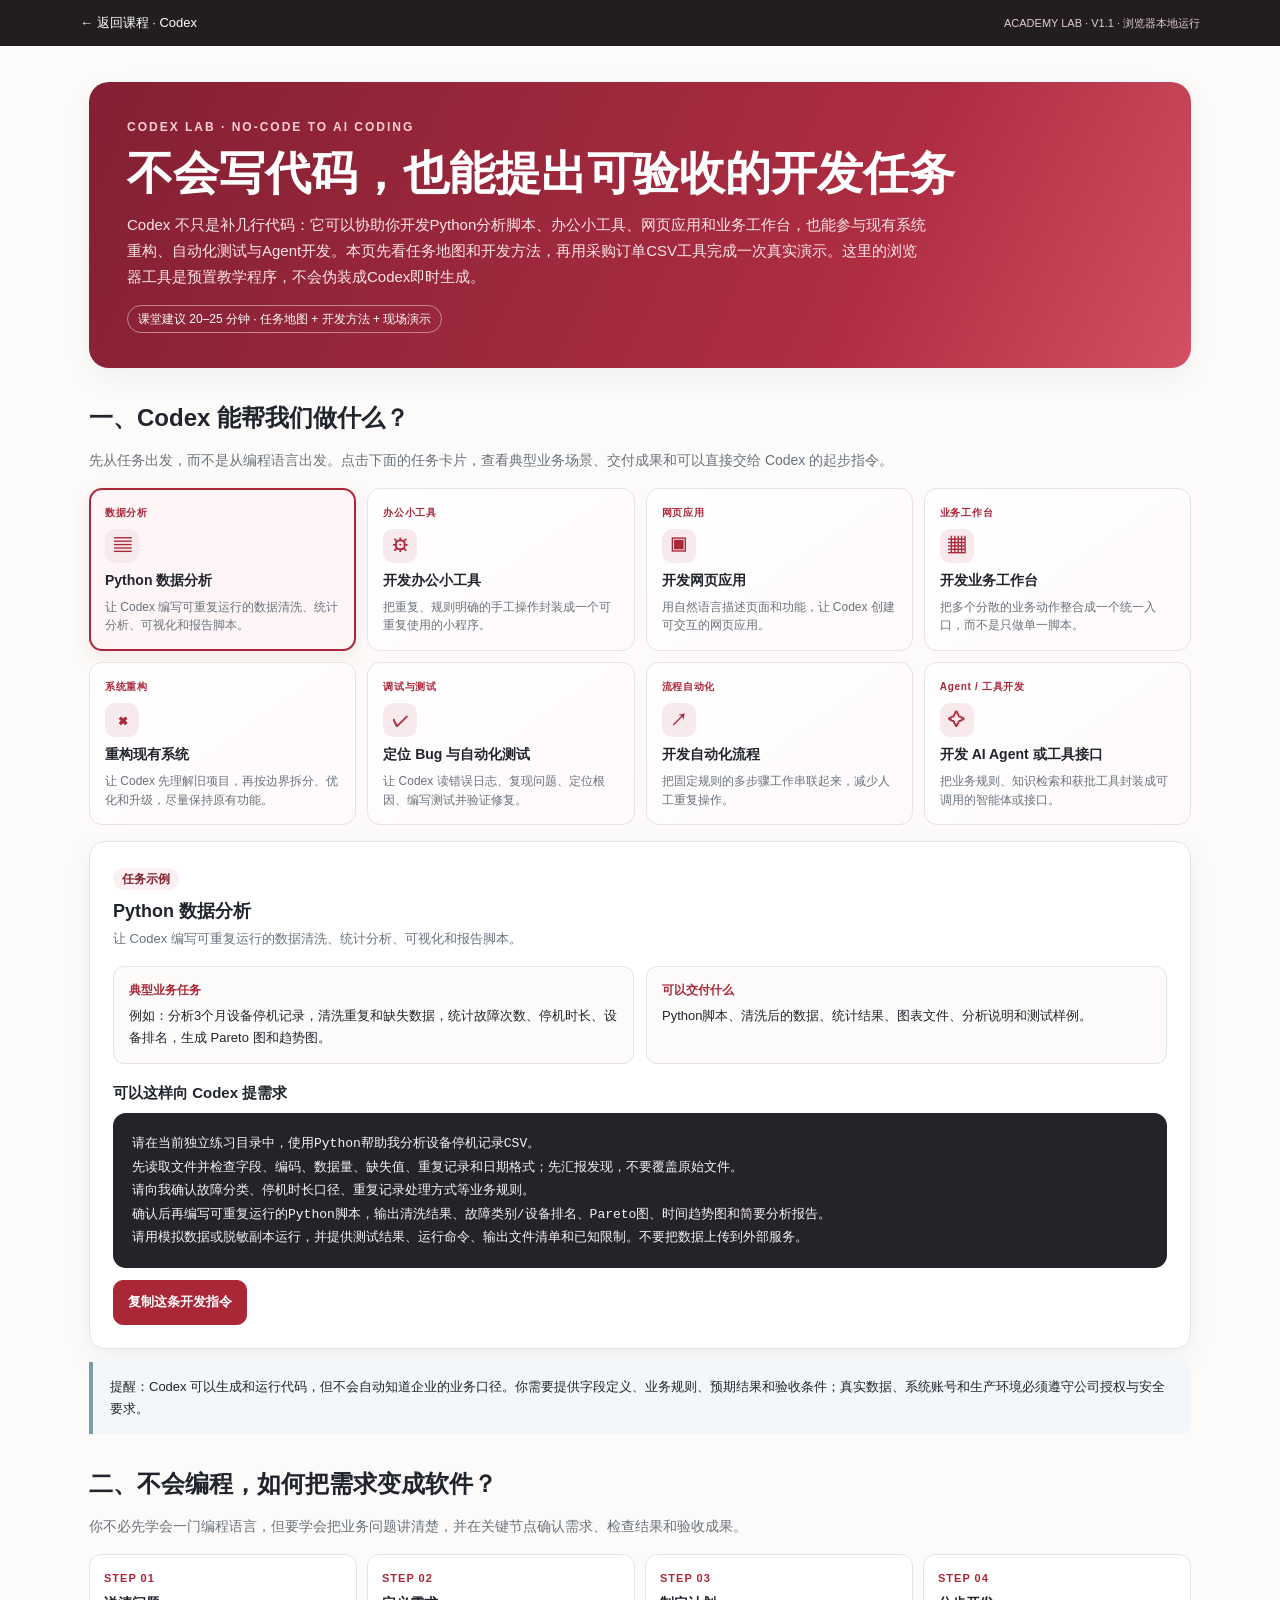
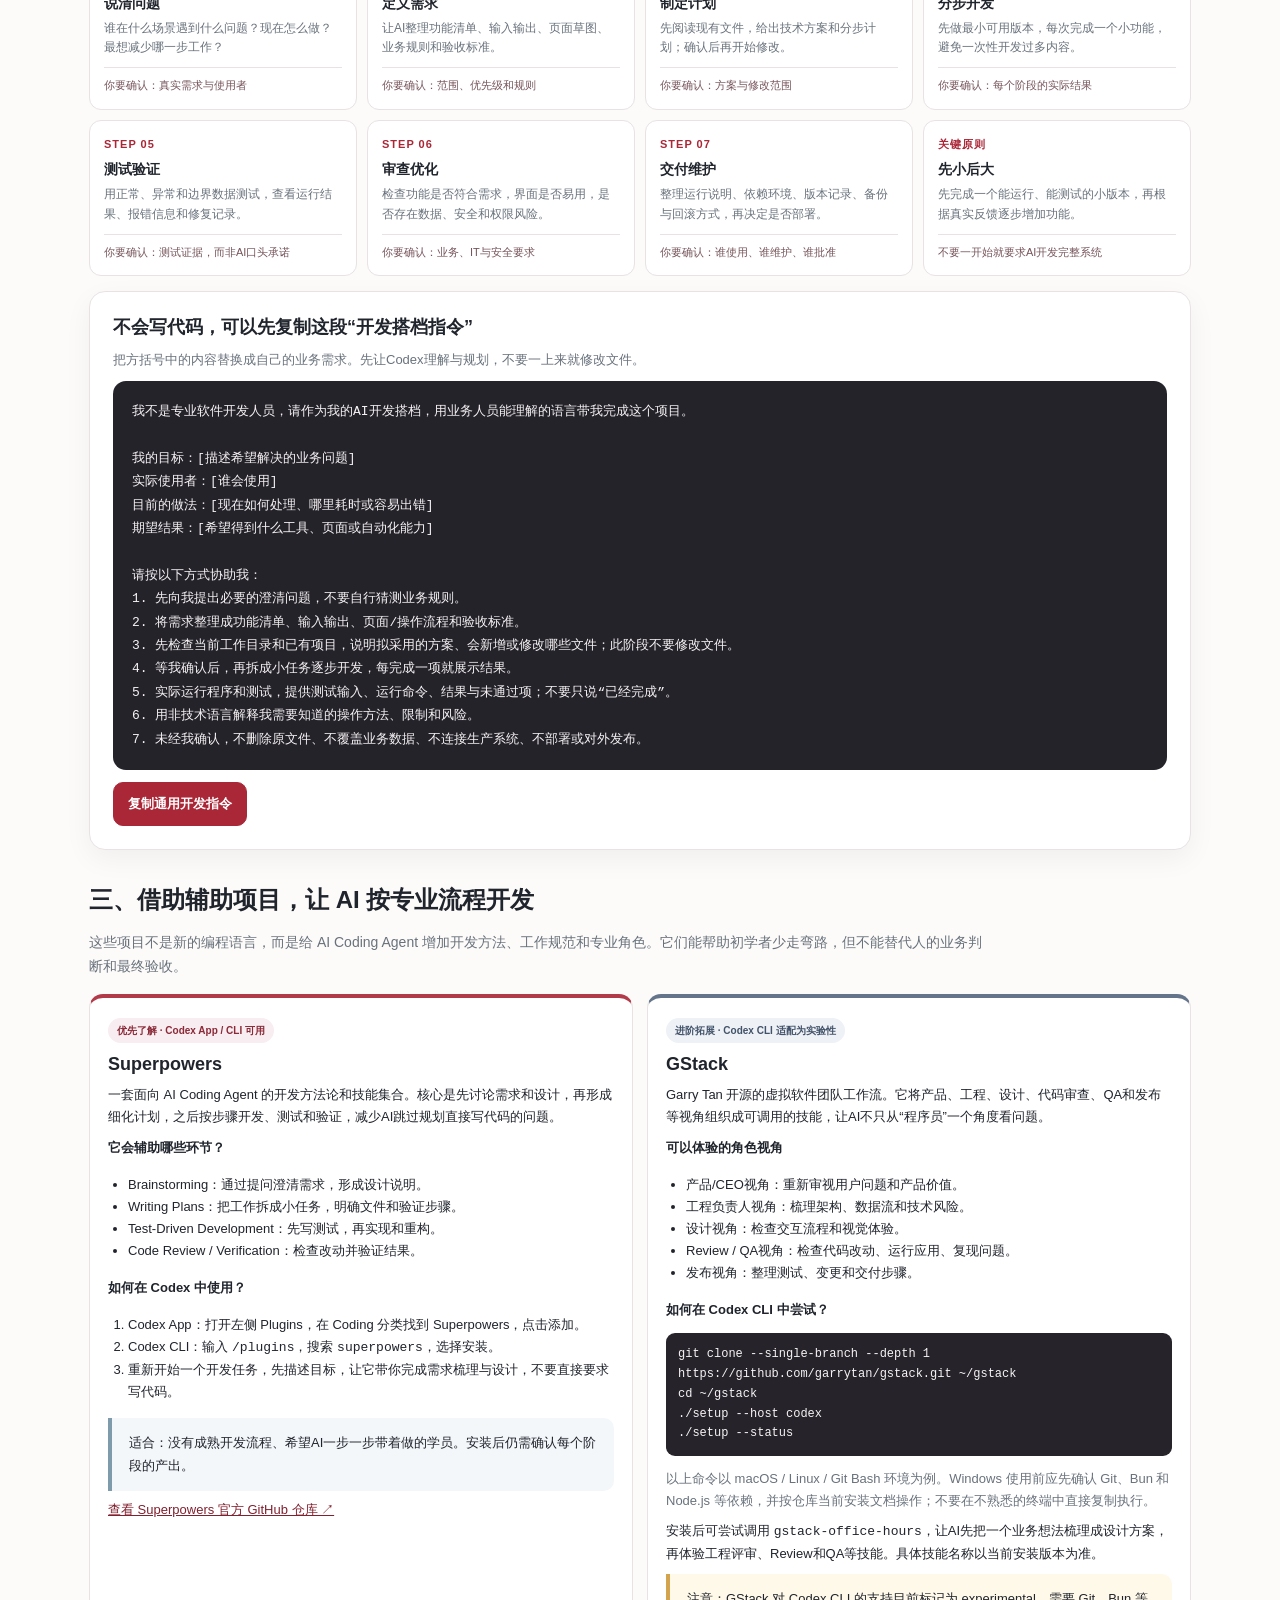
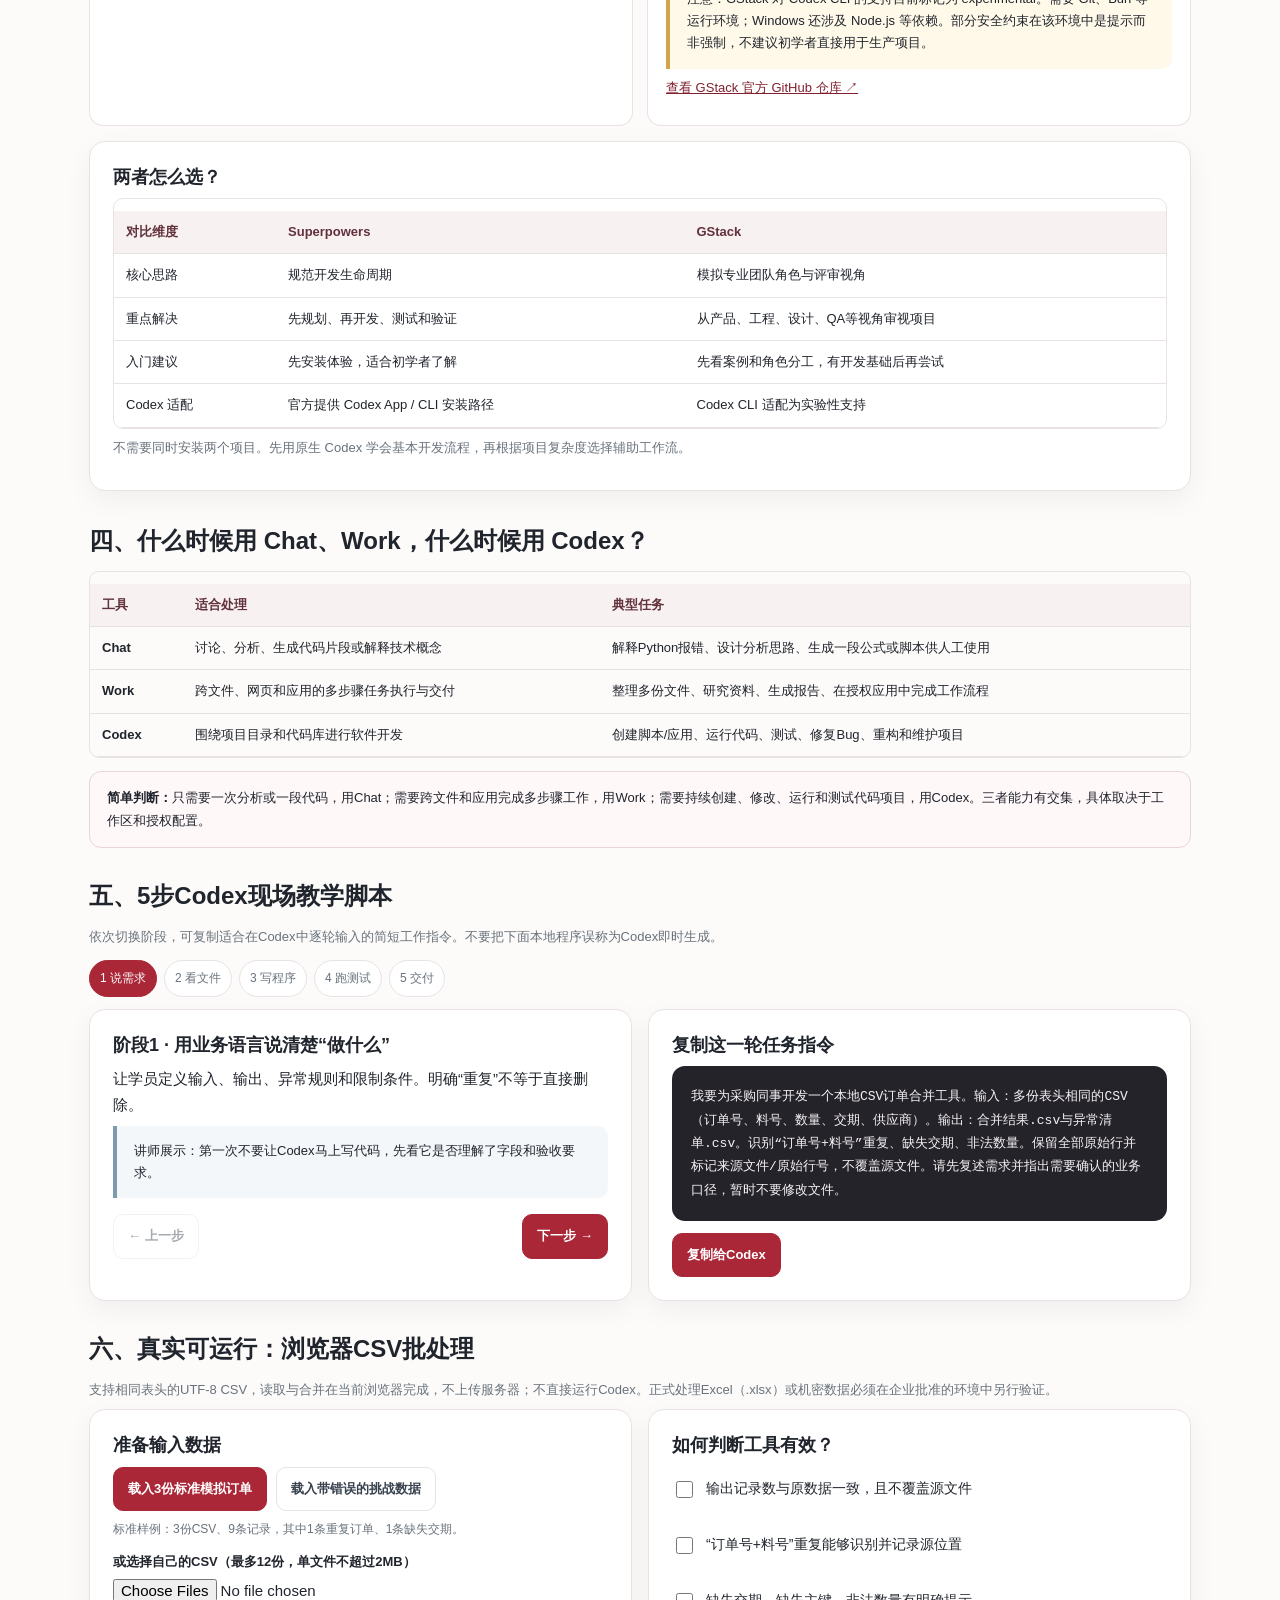
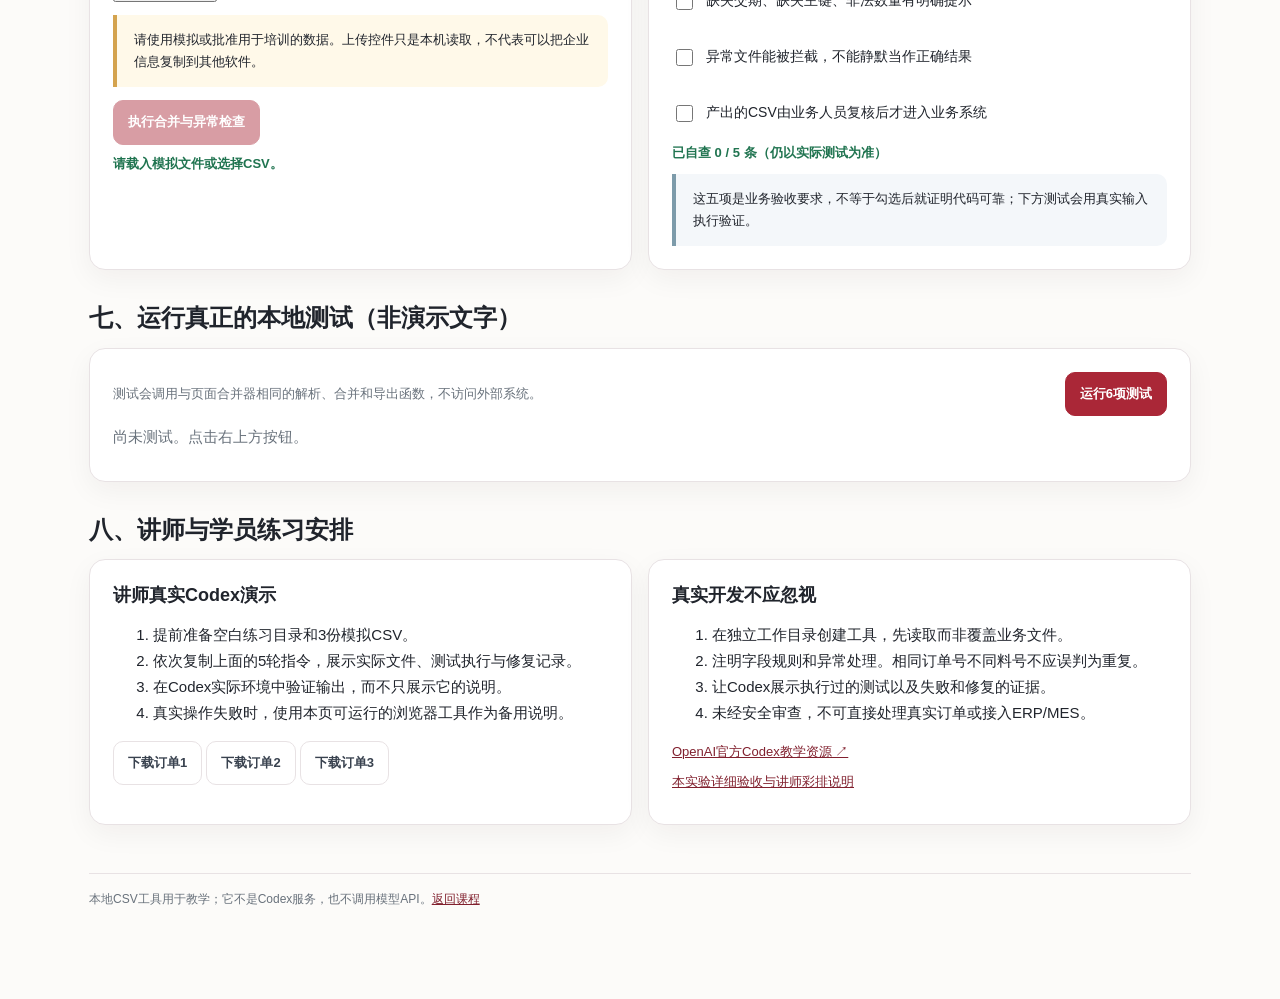
==== commit f513b61e: "补充 GStack Windows 安装环境提示" ====
--- a/labs/codex.html
+++ b/labs/codex.html
@@ -139,6 +139,7 @@
 cd ~/gstack
 ./setup --host codex
 ./setup --status</pre>
+    <p class="small muted">以上命令以 macOS / Linux / Git Bash 环境为例。Windows 使用前应先确认 Git、Bun 和 Node.js 等依赖，并按仓库当前安装文档操作；不要在不熟悉的终端中直接复制执行。</p>
     <p>安装后可尝试调用 <code>gstack-office-hours</code>，让AI先把一个业务想法梳理成设计方案，再体验工程评审、Review和QA等技能。具体技能名称以当前安装版本为准。</p>
     <div class="info warn">注意：GStack 对 Codex CLI 的支持目前标记为 experimental。需要 Git、Bun 等运行环境；Windows 还涉及 Node.js 等依赖。部分安全约束在该环境中是提示而非强制，不建议初学者直接用于生产项目。</div>
     <p><a href="https://github.com/garrytan/gstack" target="_blank" rel="noopener">查看 GStack 官方 GitHub 仓库 ↗</a></p>
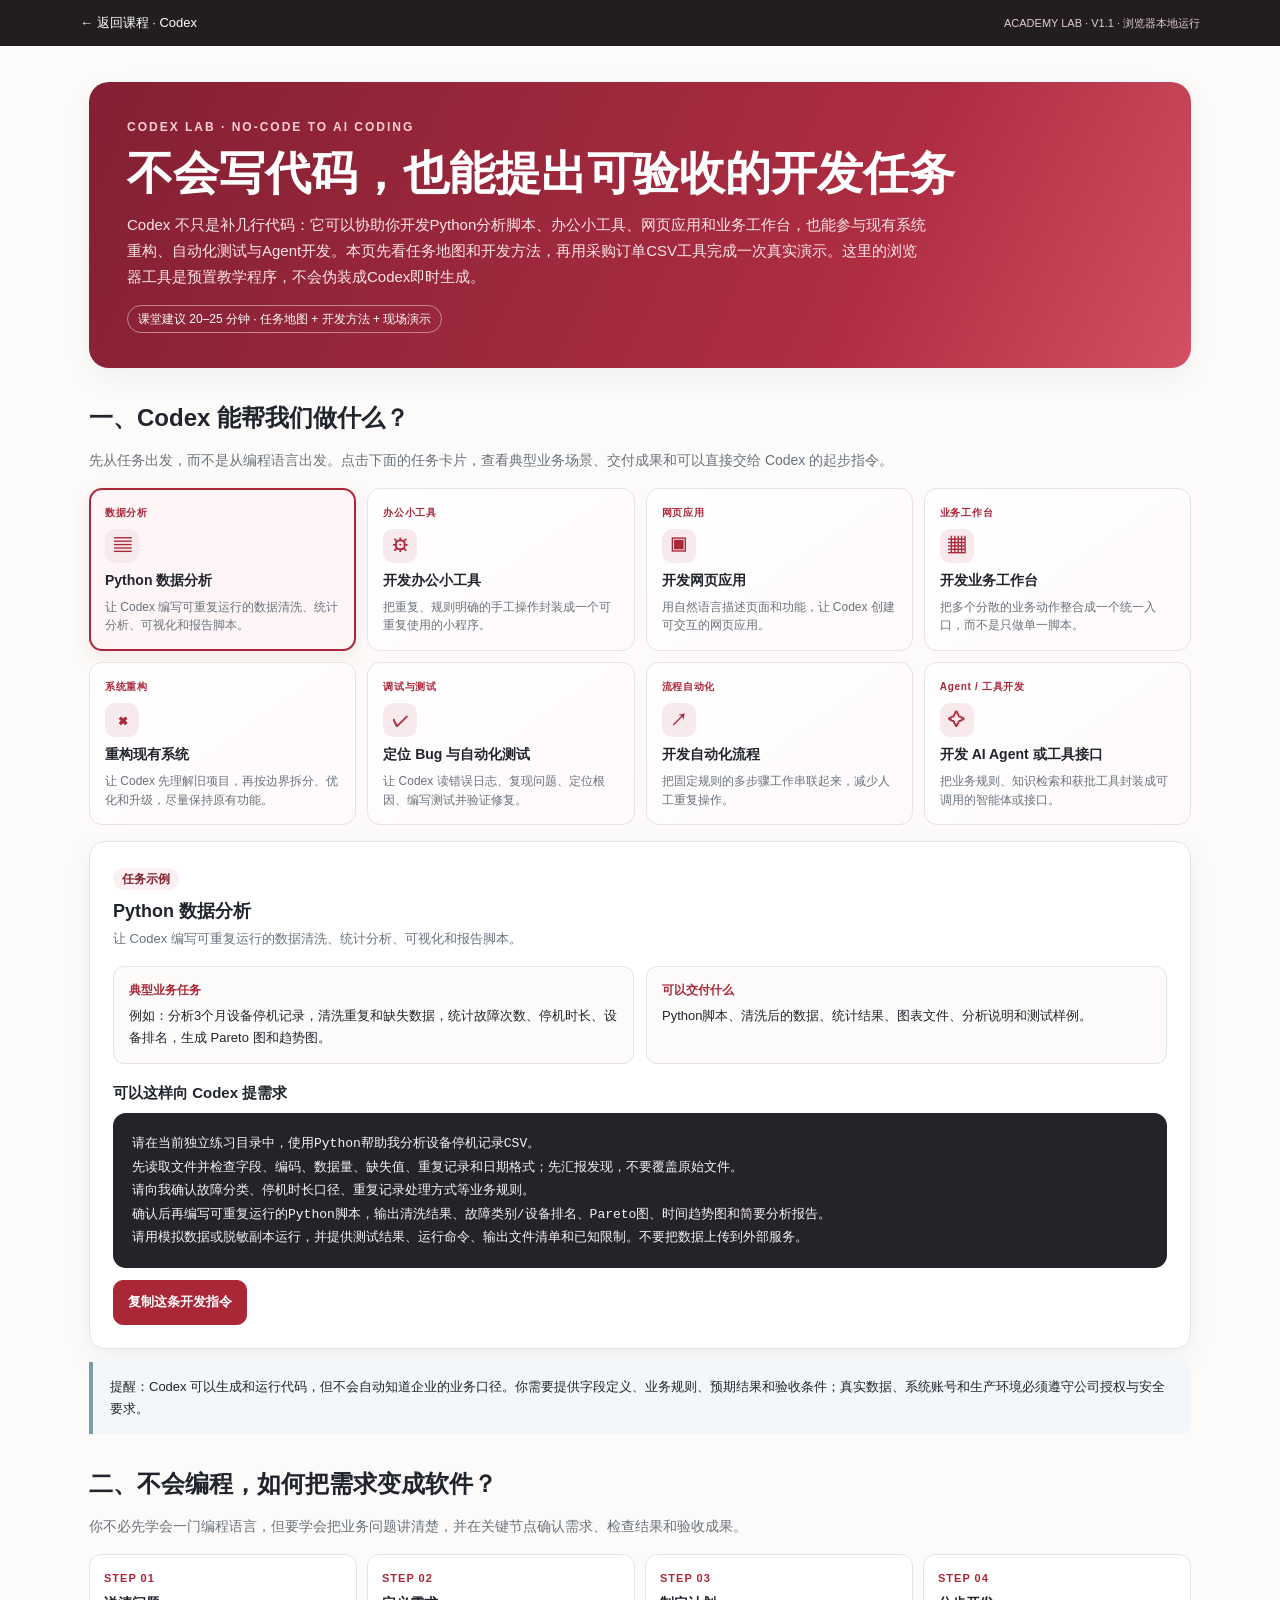
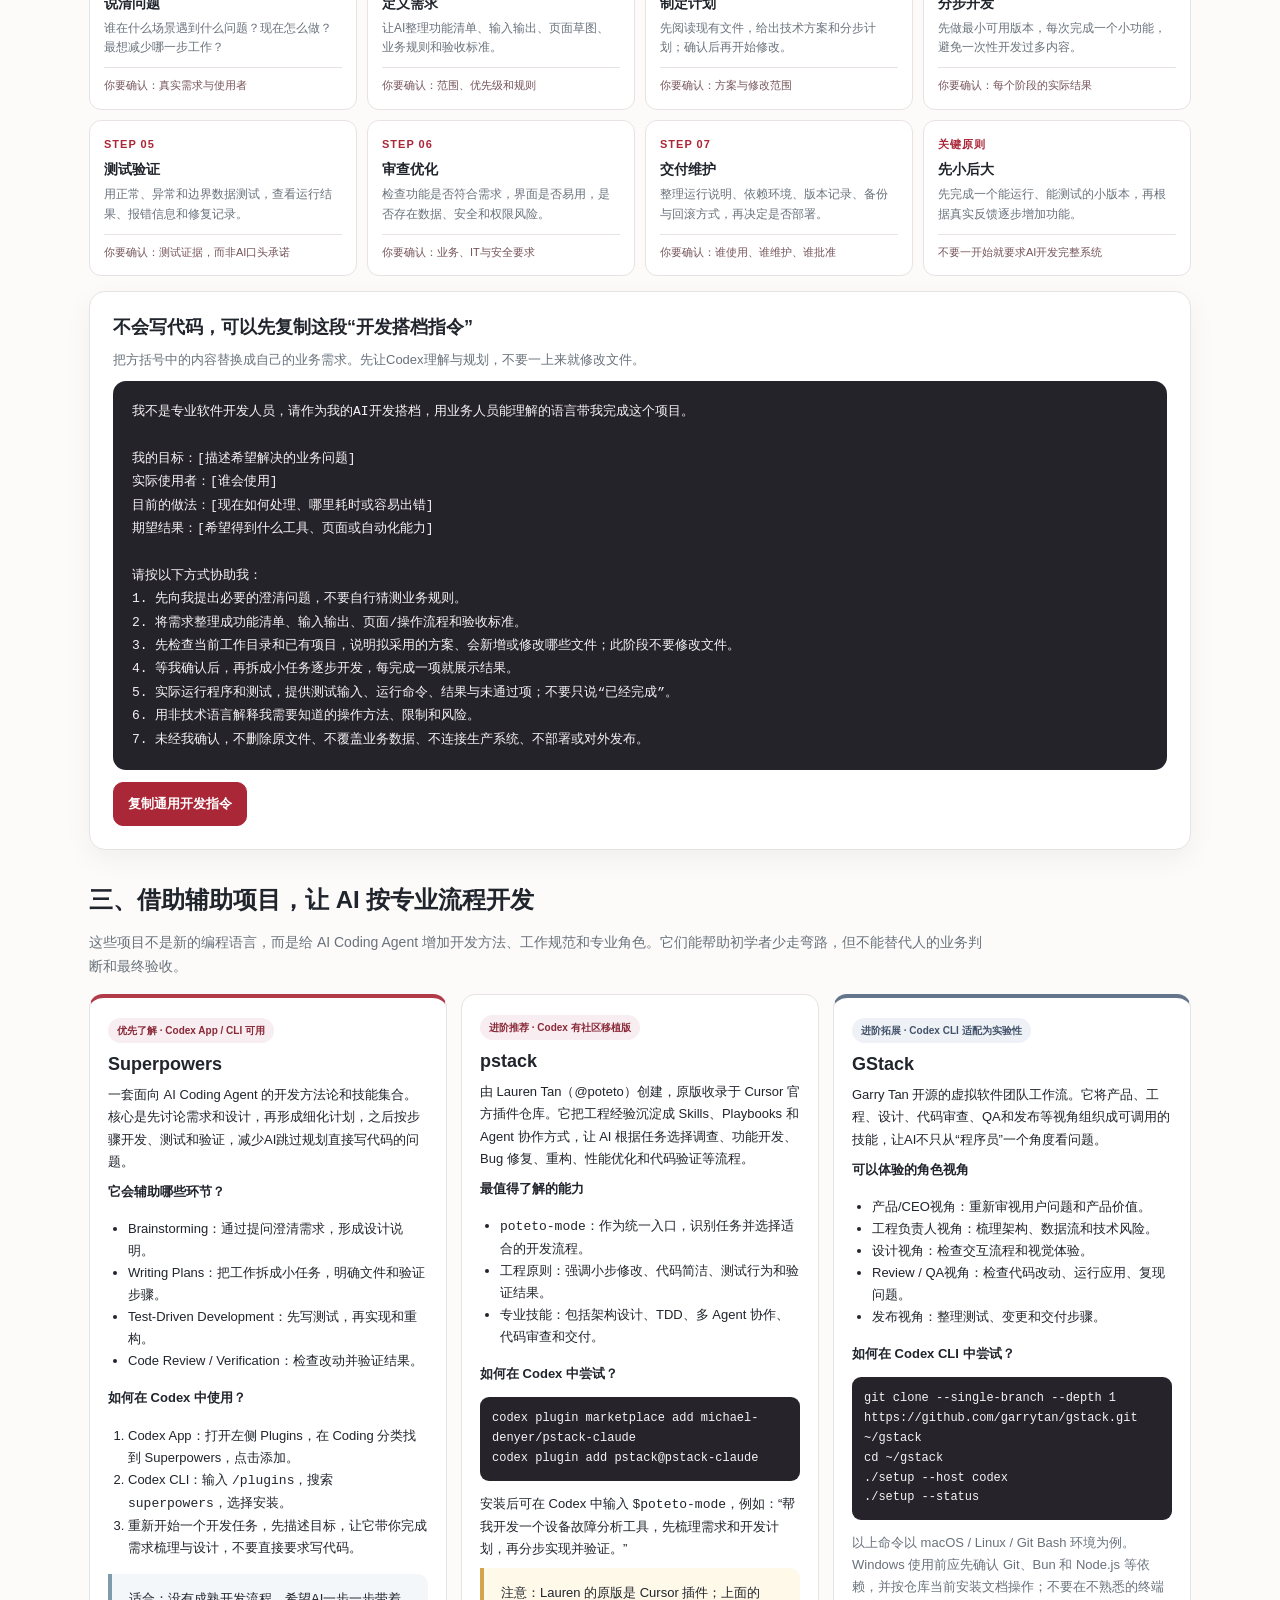
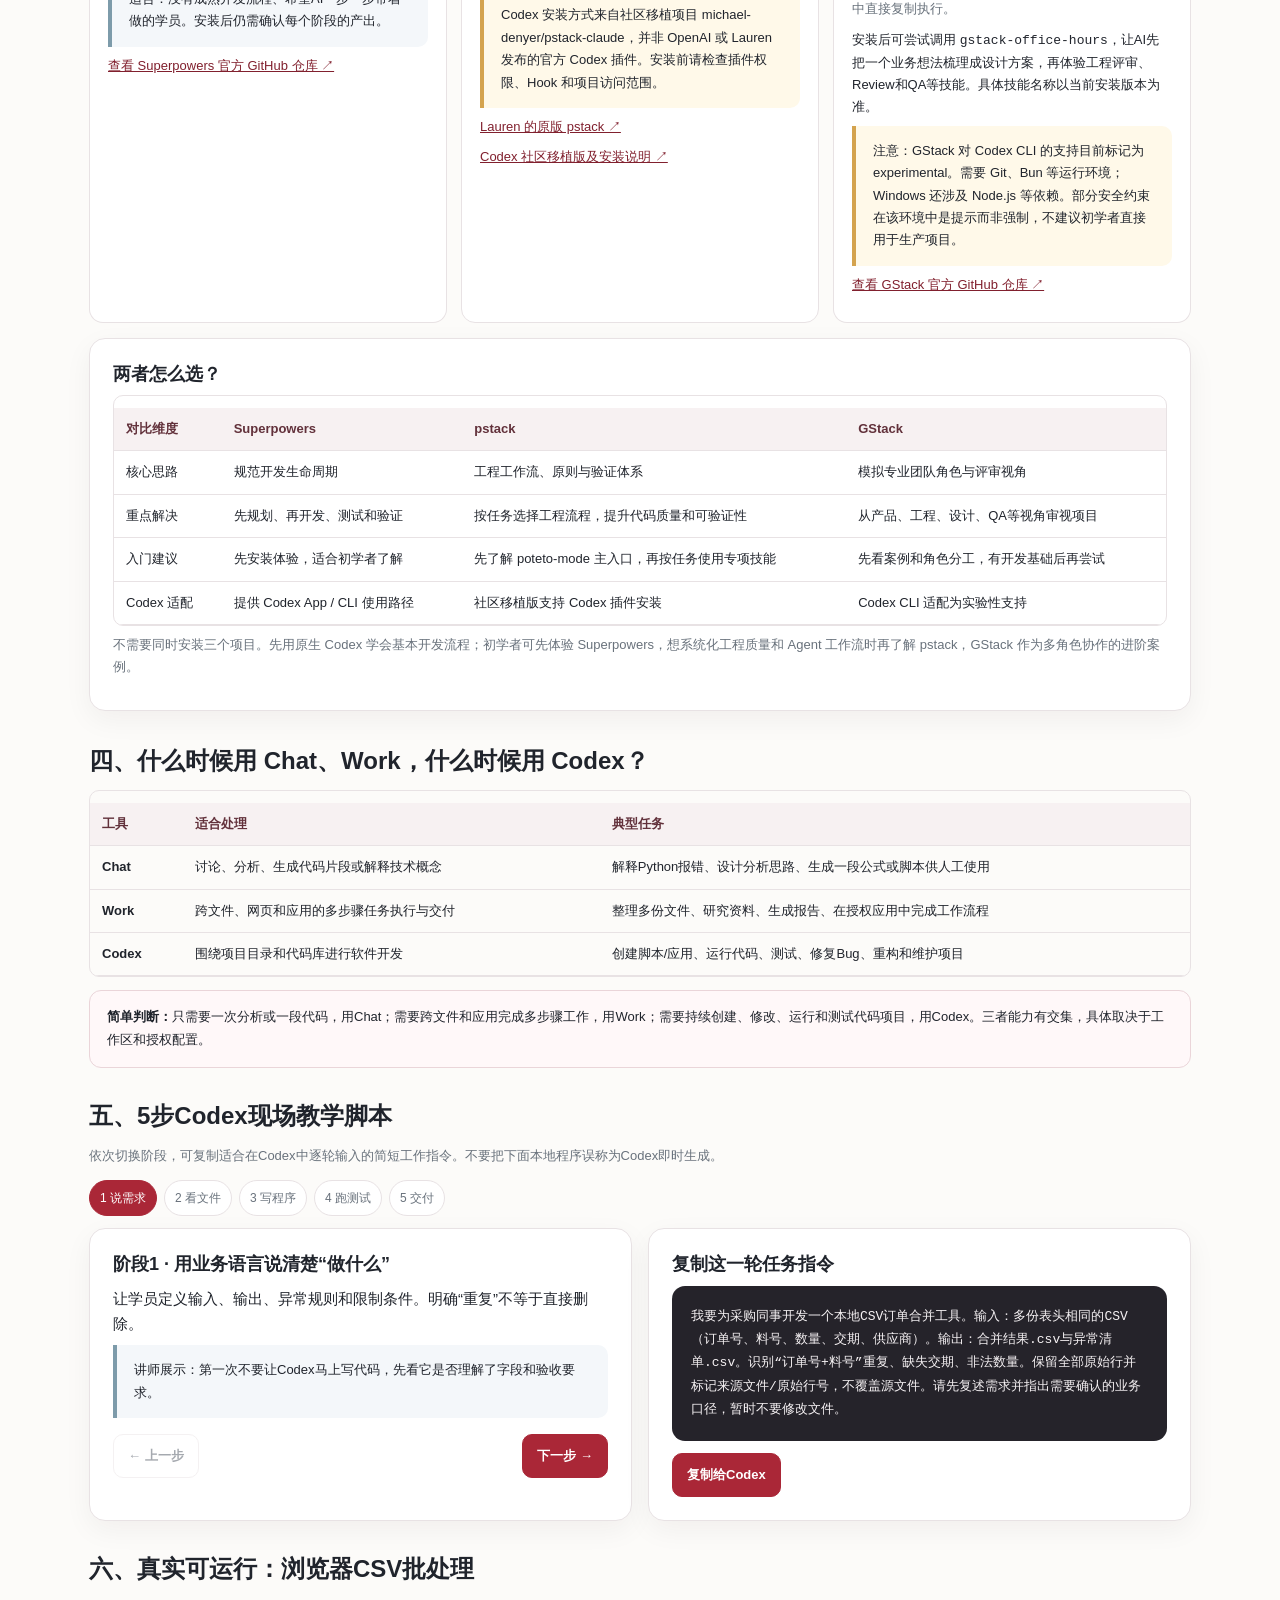
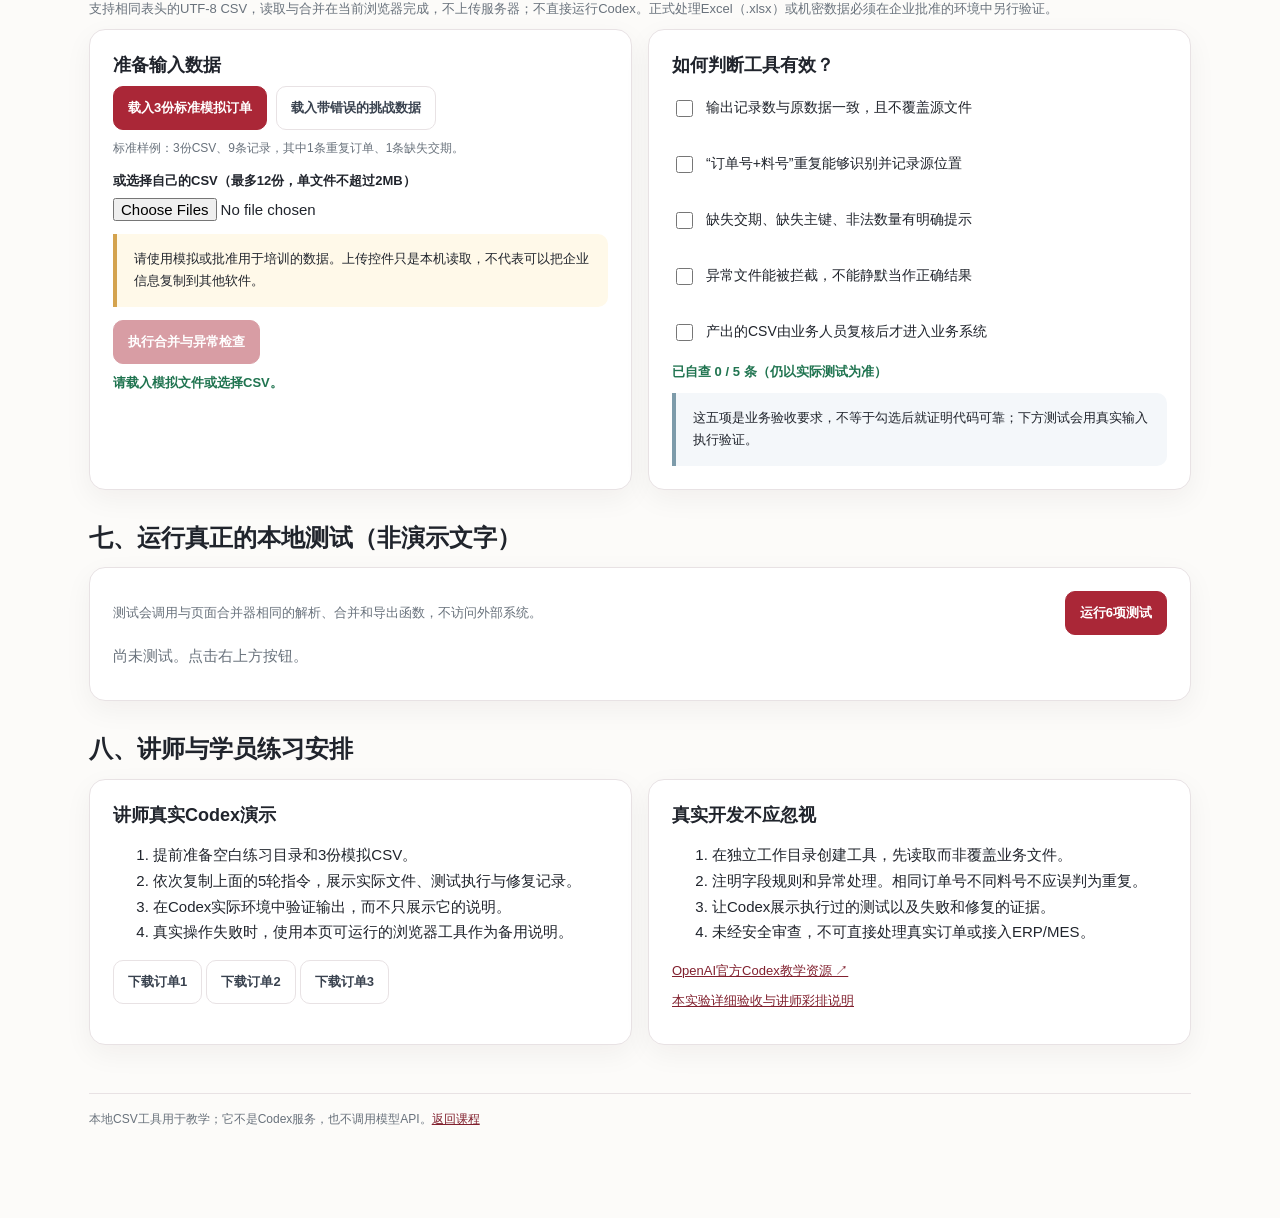
==== commit a21c824f: "在 Codex 辅助开发板块增加 pstack 介绍" ====
--- a/labs/codex.html
+++ b/labs/codex.html
@@ -24,7 +24,7 @@
 .codex-method-step h3{font-size:14px;margin:6px 0}
 .codex-method-step p{font-size:12px;color:var(--muted);margin:0;line-height:1.65}
 .codex-method-step .human{border-top:1px solid var(--line);padding-top:8px;margin-top:9px;font-size:11px;color:#76545b}
-.codex-framework-grid{display:grid;grid-template-columns:repeat(2,minmax(0,1fr));gap:14px;margin:15px 0}
+.codex-framework-grid{display:grid;grid-template-columns:repeat(3,minmax(0,1fr));gap:14px;margin:15px 0}
 .codex-framework{border:1px solid var(--line);border-radius:14px;background:#fff;padding:18px;min-width:0}
 .codex-framework.superpowers{border-top:4px solid #b23b4a}
 .codex-framework.gstack{border-top:4px solid #64748b}
@@ -122,6 +122,24 @@
     <div class="info">适合：没有成熟开发流程、希望AI一步一步带着做的学员。安装后仍需确认每个阶段的产出。</div>
     <p><a href="https://github.com/obra/superpowers" target="_blank" rel="noopener">查看 Superpowers 官方 GitHub 仓库 ↗</a></p>
   </article>
+  <article class="codex-framework pstack">
+    <span class="tag">进阶推荐 · Codex 有社区移植版</span>
+    <h3>pstack</h3>
+    <p>由 Lauren Tan（@poteto）创建，原版收录于 Cursor 官方插件仓库。它把工程经验沉淀成 Skills、Playbooks 和 Agent 协作方式，让 AI 根据任务选择调查、功能开发、Bug 修复、重构、性能优化和代码验证等流程。</p>
+    <p><strong>最值得了解的能力</strong></p>
+    <ul>
+      <li><code>poteto-mode</code>：作为统一入口，识别任务并选择适合的开发流程。</li>
+      <li>工程原则：强调小步修改、代码简洁、测试行为和验证结果。</li>
+      <li>专业技能：包括架构设计、TDD、多 Agent 协作、代码审查和交付。</li>
+    </ul>
+    <p><strong>如何在 Codex 中尝试？</strong></p>
+    <pre>codex plugin marketplace add michael-denyer/pstack-claude
+codex plugin add pstack@pstack-claude</pre>
+    <p>安装后可在 Codex 中输入 <code>$poteto-mode</code>，例如：“帮我开发一个设备故障分析工具，先梳理需求和开发计划，再分步实现并验证。”</p>
+    <div class="info warn">注意：Lauren 的原版是 Cursor 插件；上面的 Codex 安装方式来自社区移植项目 michael-denyer/pstack-claude，并非 OpenAI 或 Lauren 发布的官方 Codex 插件。安装前请检查插件权限、Hook 和项目访问范围。</div>
+    <p><a href="https://github.com/cursor/plugins/tree/main/pstack" target="_blank" rel="noopener">Lauren 的原版 pstack ↗</a></p>
+    <p><a href="https://github.com/michael-denyer/pstack-claude" target="_blank" rel="noopener">Codex 社区移植版及安装说明 ↗</a></p>
+  </article>
   <article class="codex-framework gstack">
     <span class="tag advanced">进阶拓展 · Codex CLI 适配为实验性</span>
     <h3>GStack</h3>
@@ -148,15 +166,15 @@
 <div class="card">
   <h3>两者怎么选？</h3>
   <div class="table-wrap"><table class="codex-compare">
-    <thead><tr><th>对比维度</th><th>Superpowers</th><th>GStack</th></tr></thead>
+    <thead><tr><th>对比维度</th><th>Superpowers</th><th>pstack</th><th>GStack</th></tr></thead>
     <tbody>
-      <tr><td>核心思路</td><td>规范开发生命周期</td><td>模拟专业团队角色与评审视角</td></tr>
-      <tr><td>重点解决</td><td>先规划、再开发、测试和验证</td><td>从产品、工程、设计、QA等视角审视项目</td></tr>
-      <tr><td>入门建议</td><td>先安装体验，适合初学者了解</td><td>先看案例和角色分工，有开发基础后再尝试</td></tr>
-      <tr><td>Codex 适配</td><td>官方提供 Codex App / CLI 安装路径</td><td>Codex CLI 适配为实验性支持</td></tr>
+      <tr><td>核心思路</td><td>规范开发生命周期</td><td>工程工作流、原则与验证体系</td><td>模拟专业团队角色与评审视角</td></tr>
+      <tr><td>重点解决</td><td>先规划、再开发、测试和验证</td><td>按任务选择工程流程，提升代码质量和可验证性</td><td>从产品、工程、设计、QA等视角审视项目</td></tr>
+      <tr><td>入门建议</td><td>先安装体验，适合初学者了解</td><td>先了解 poteto-mode 主入口，再按任务使用专项技能</td><td>先看案例和角色分工，有开发基础后再尝试</td></tr>
+      <tr><td>Codex 适配</td><td>提供 Codex App / CLI 使用路径</td><td>社区移植版支持 Codex 插件安装</td><td>Codex CLI 适配为实验性支持</td></tr>
     </tbody>
   </table></div>
-  <p class="small muted">不需要同时安装两个项目。先用原生 Codex 学会基本开发流程，再根据项目复杂度选择辅助工作流。</p>
+  <p class="small muted">不需要同时安装三个项目。先用原生 Codex 学会基本开发流程；初学者可先体验 Superpowers，想系统化工程质量和 Agent 工作流时再了解 pstack，GStack 作为多角色协作的进阶案例。</p>
 </div>
 </section>
 <section class="codex-section">
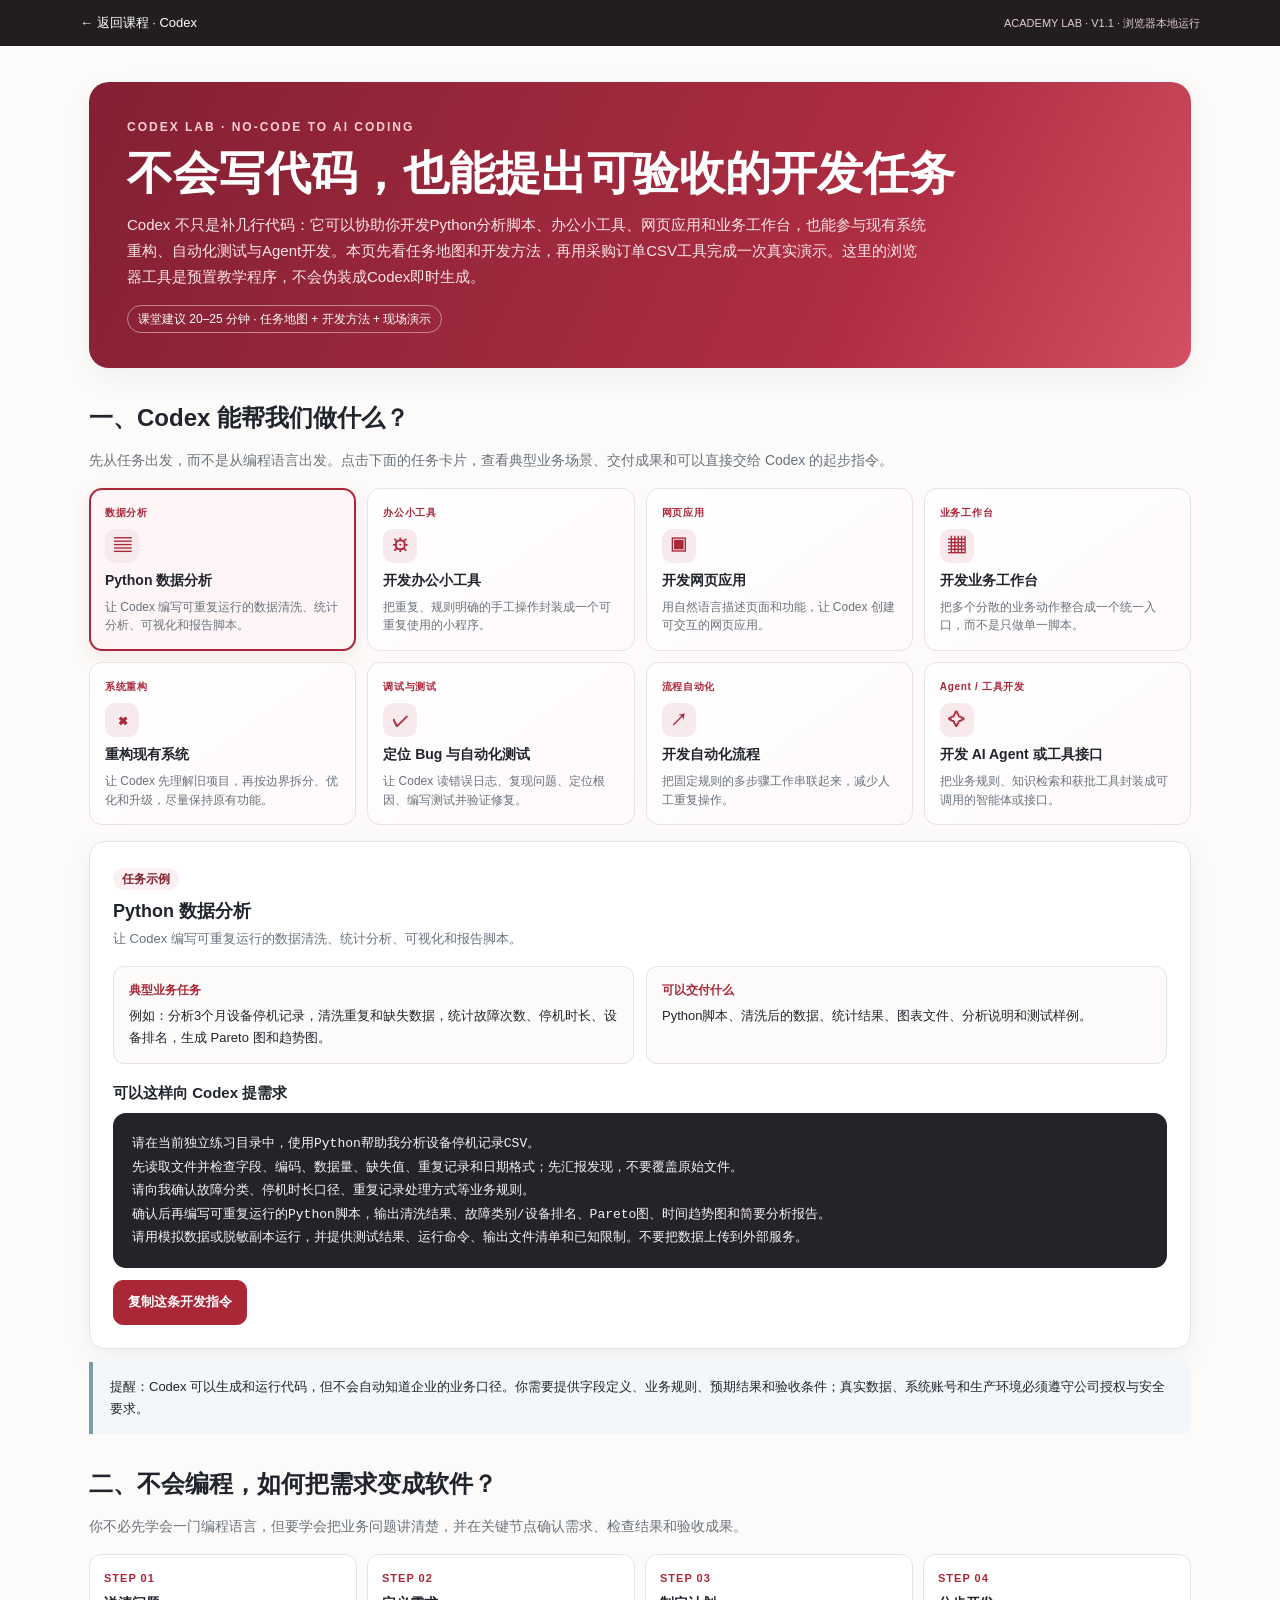
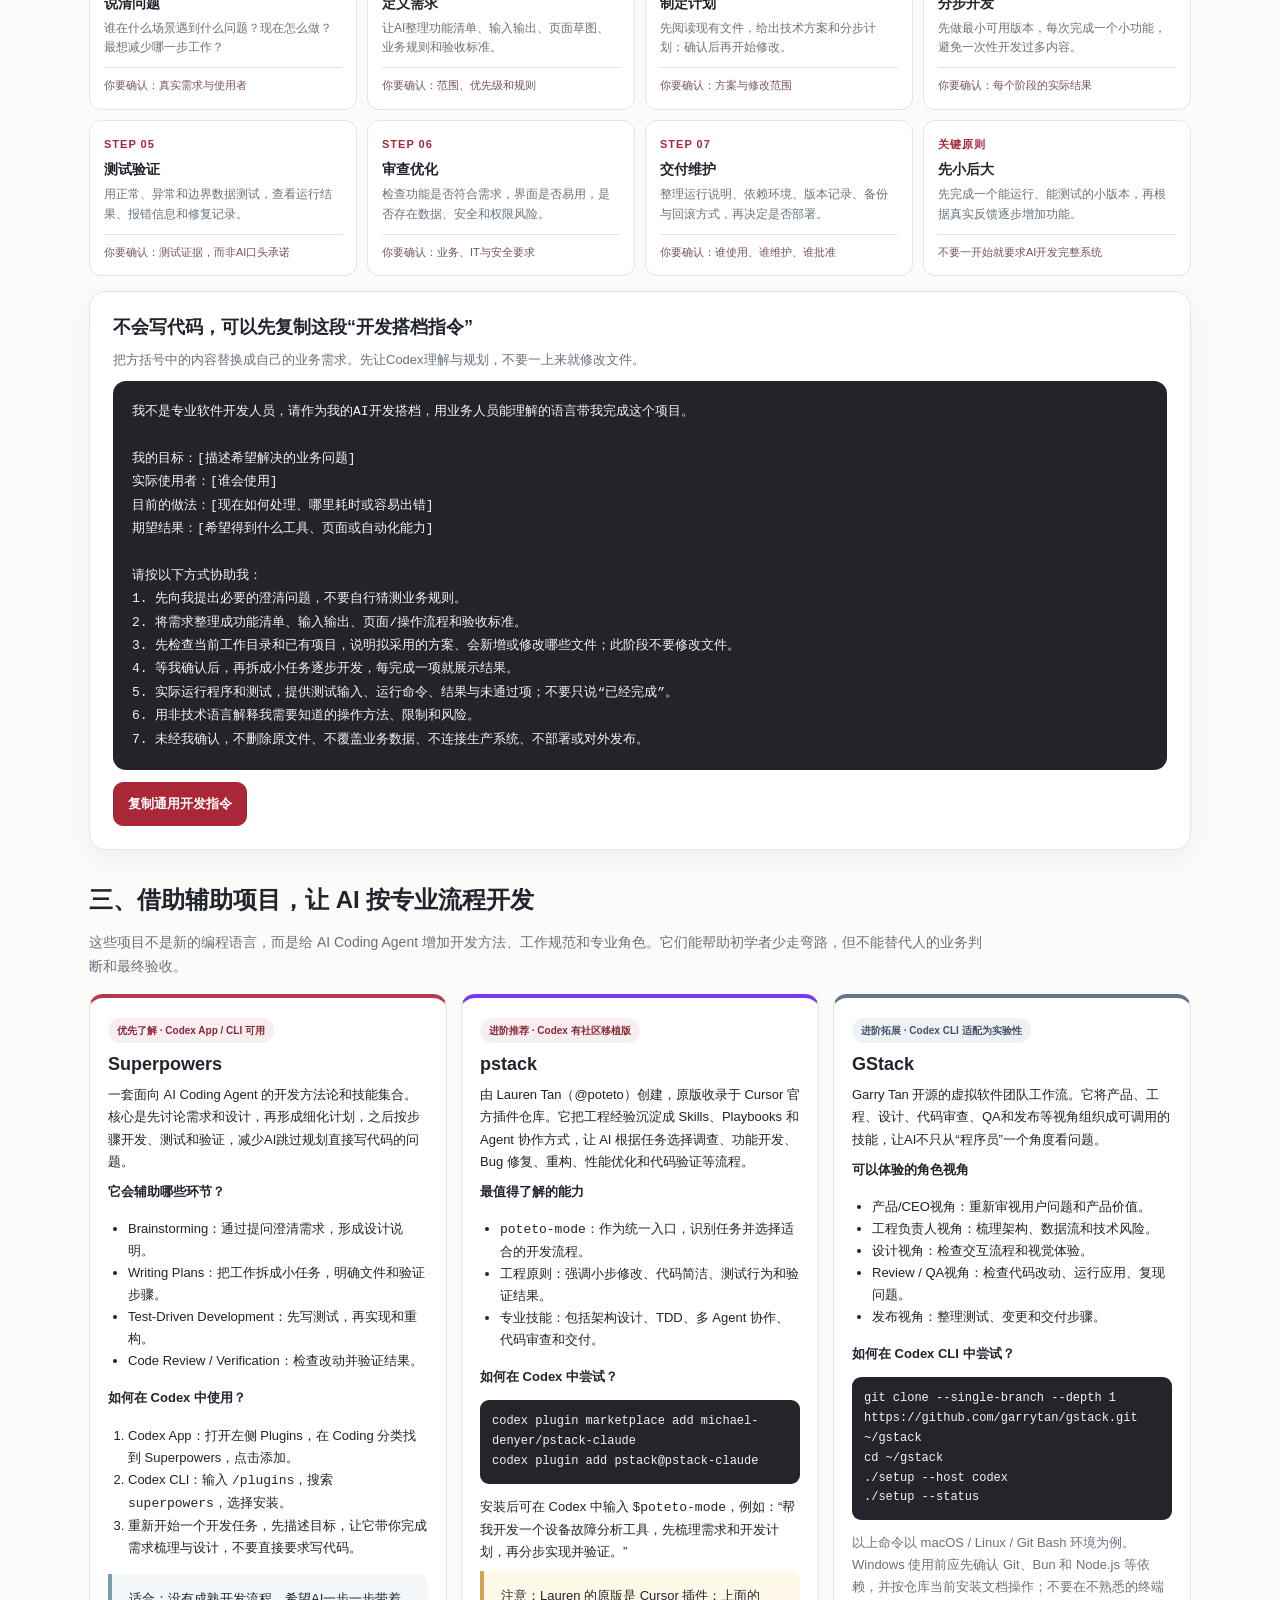
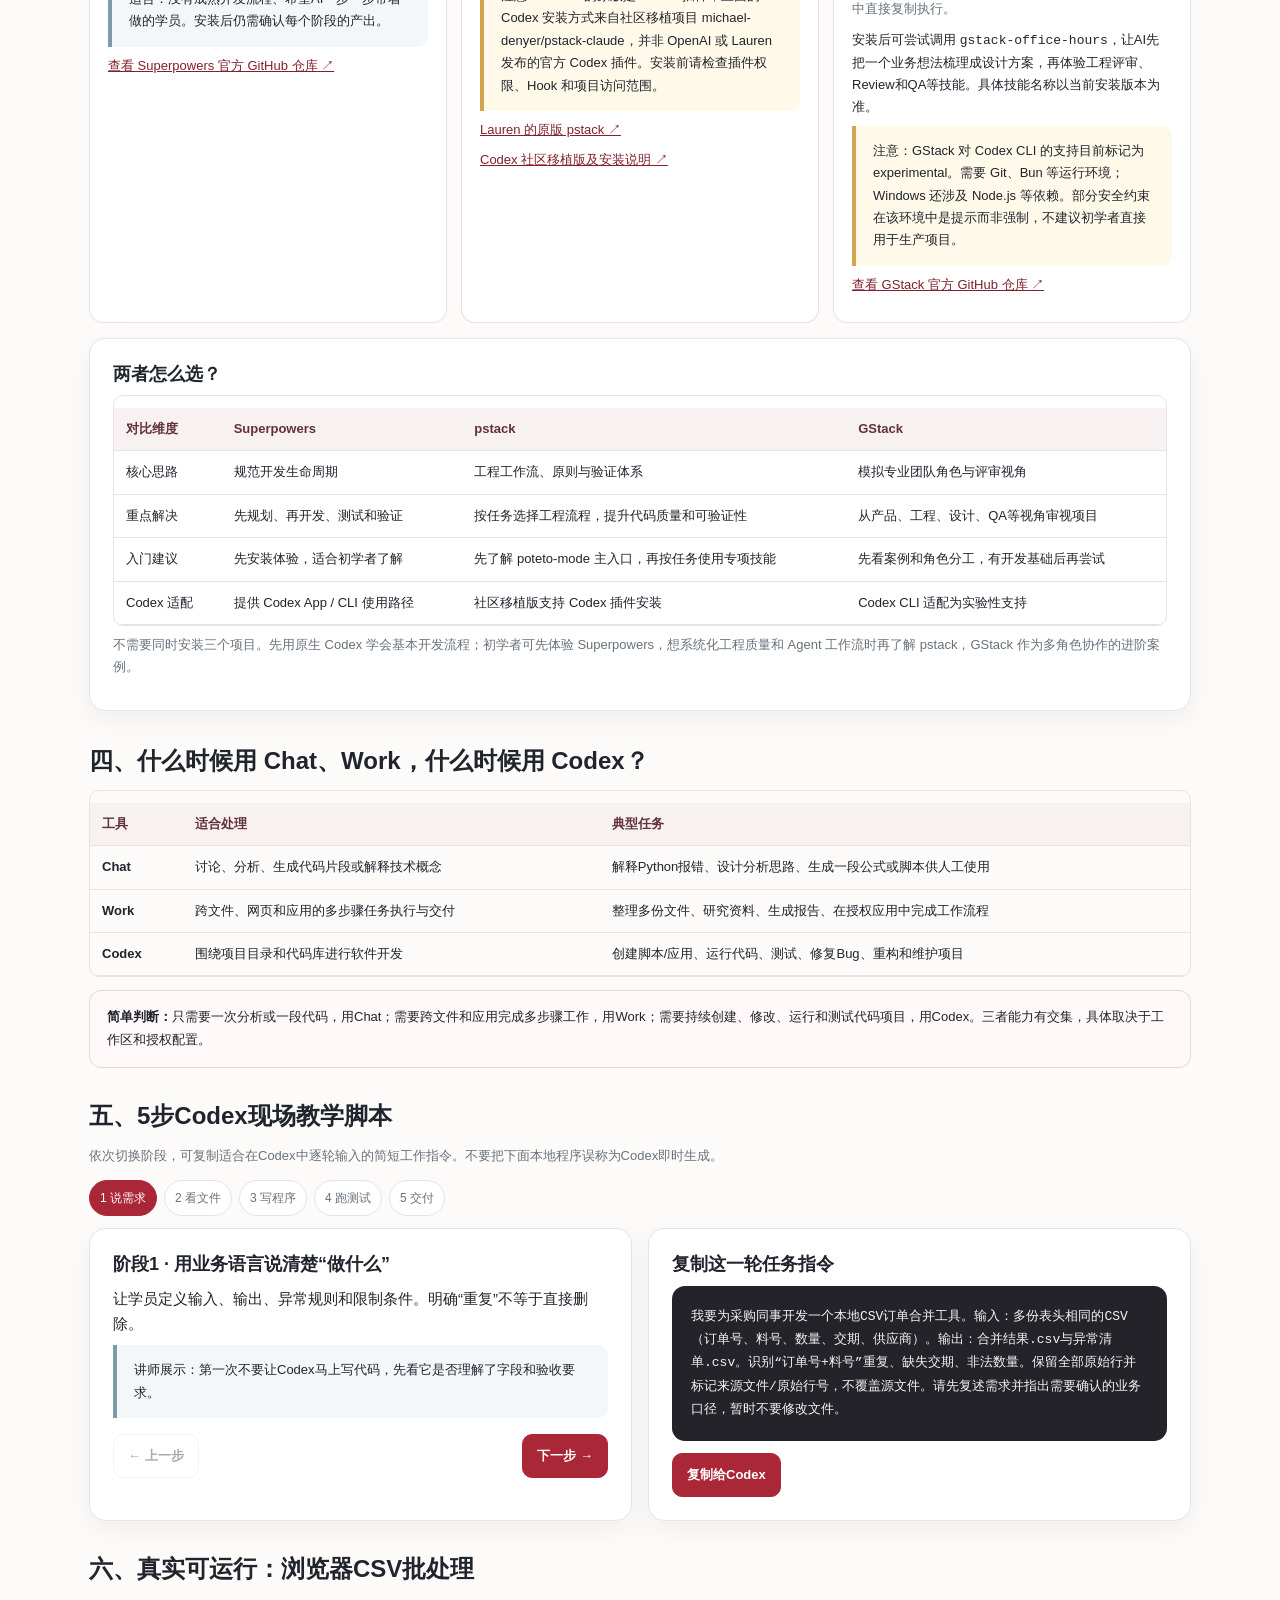
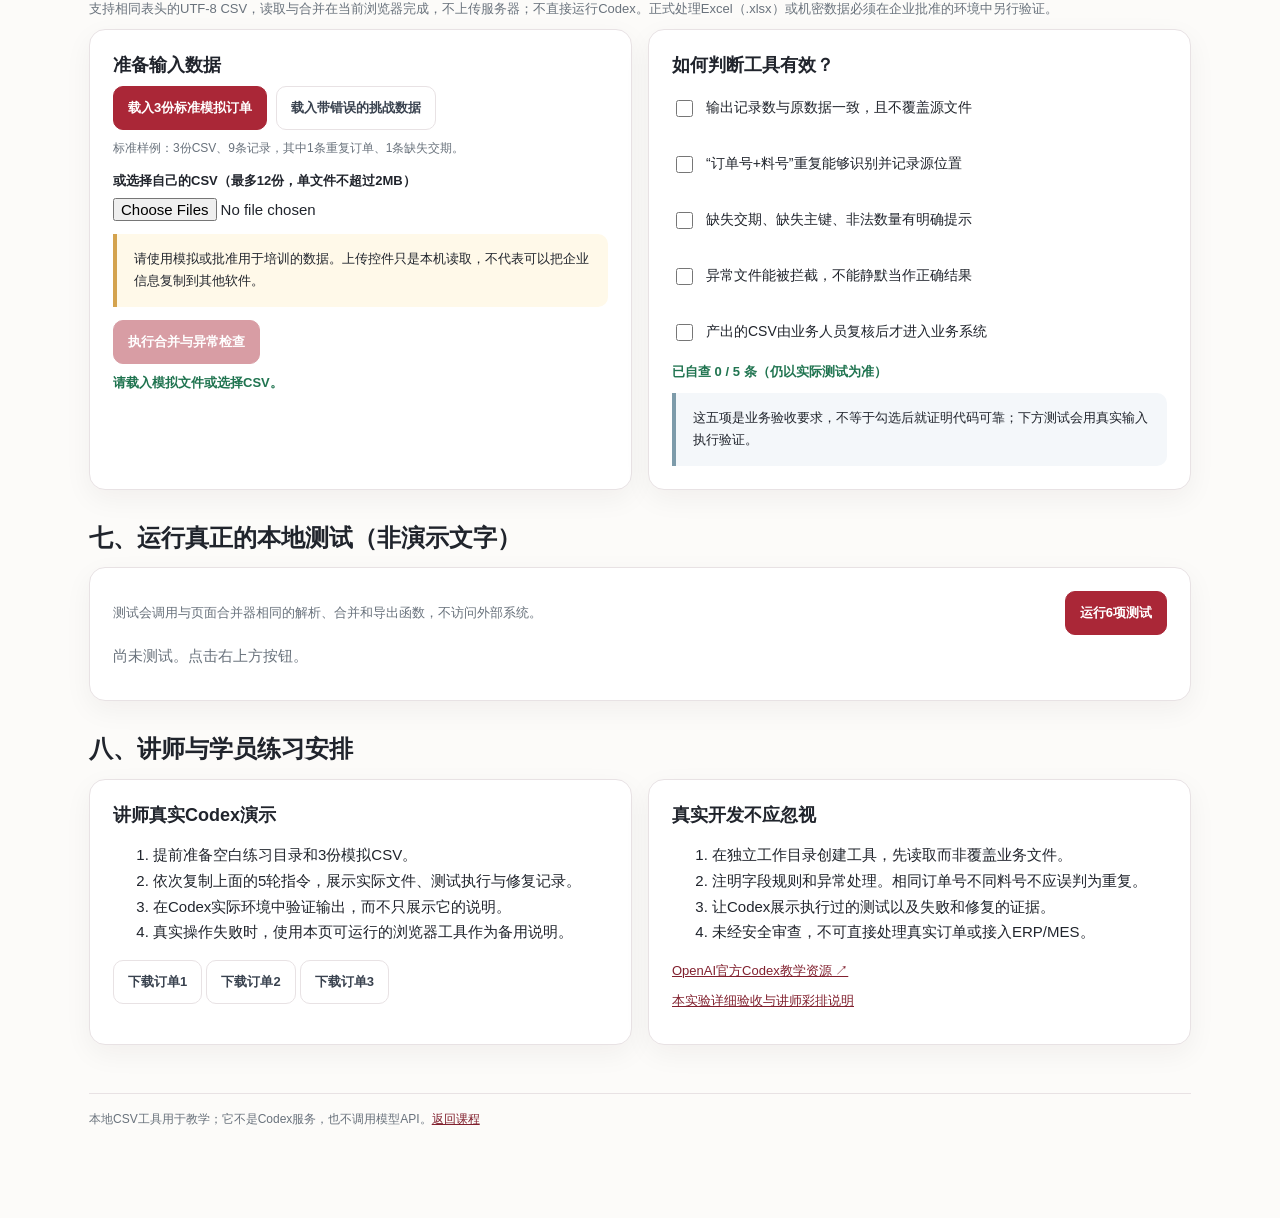
==== commit 27e9020d: "优化 pstack 卡片视觉区分" ====
--- a/labs/codex.html
+++ b/labs/codex.html
@@ -27,6 +27,7 @@
 .codex-framework-grid{display:grid;grid-template-columns:repeat(3,minmax(0,1fr));gap:14px;margin:15px 0}
 .codex-framework{border:1px solid var(--line);border-radius:14px;background:#fff;padding:18px;min-width:0}
 .codex-framework.superpowers{border-top:4px solid #b23b4a}
+.codex-framework.pstack{border-top:4px solid #7c3aed}
 .codex-framework.gstack{border-top:4px solid #64748b}
 .codex-framework h3{margin:0 0 5px;font-size:18px}
 .codex-framework p,.codex-framework li{font-size:13px;line-height:1.7}
